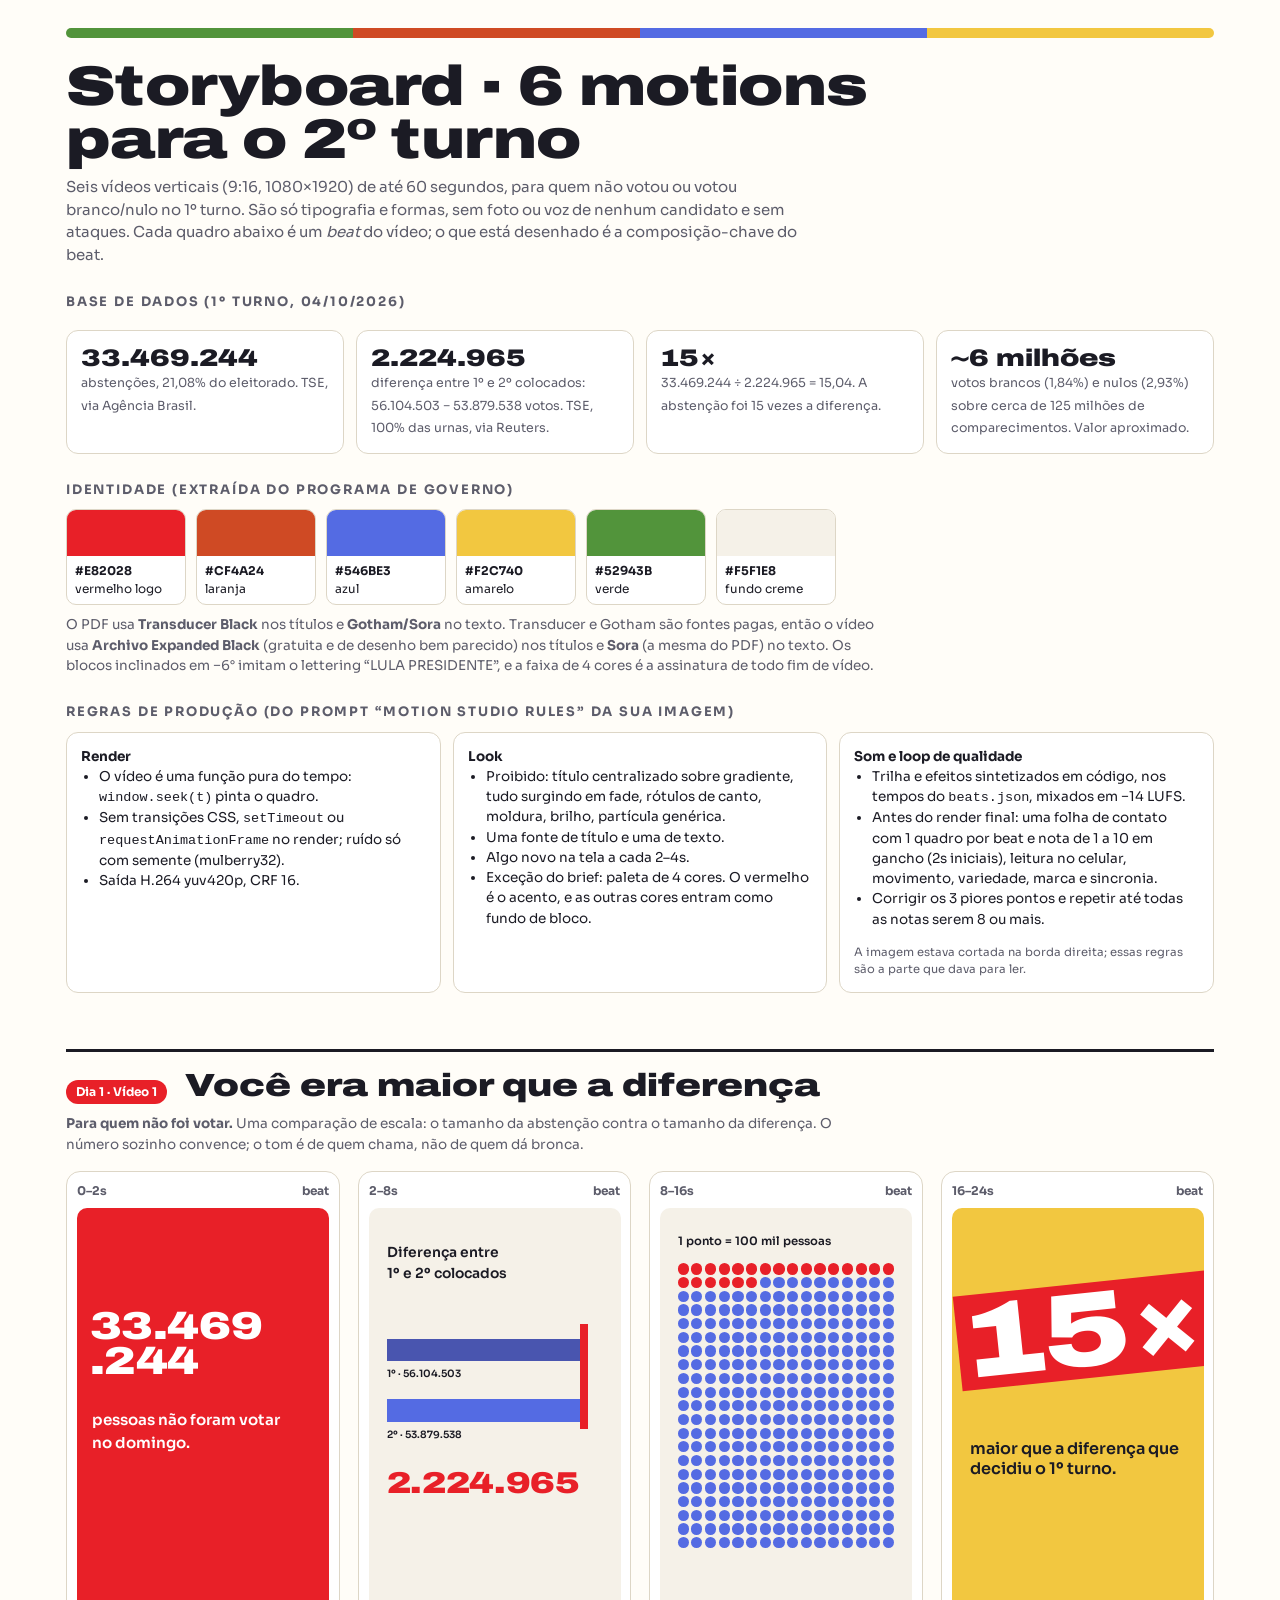
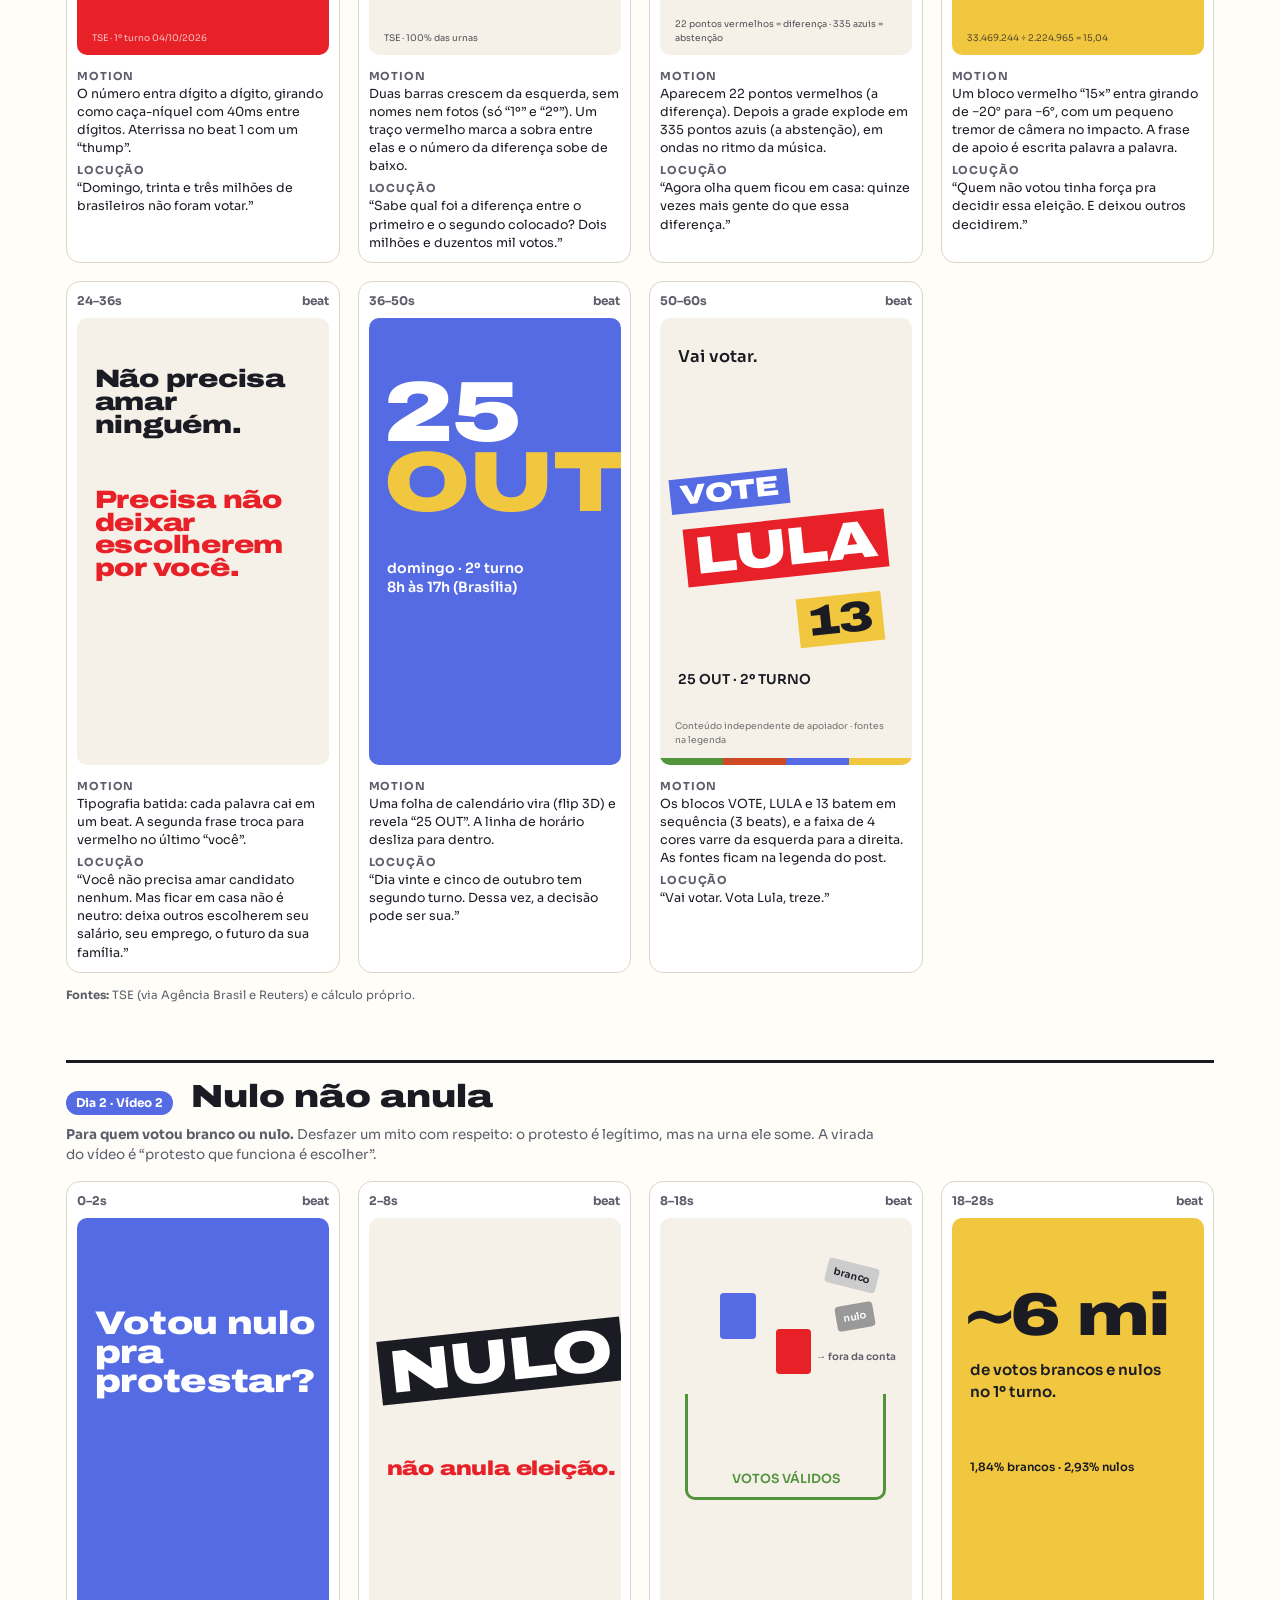
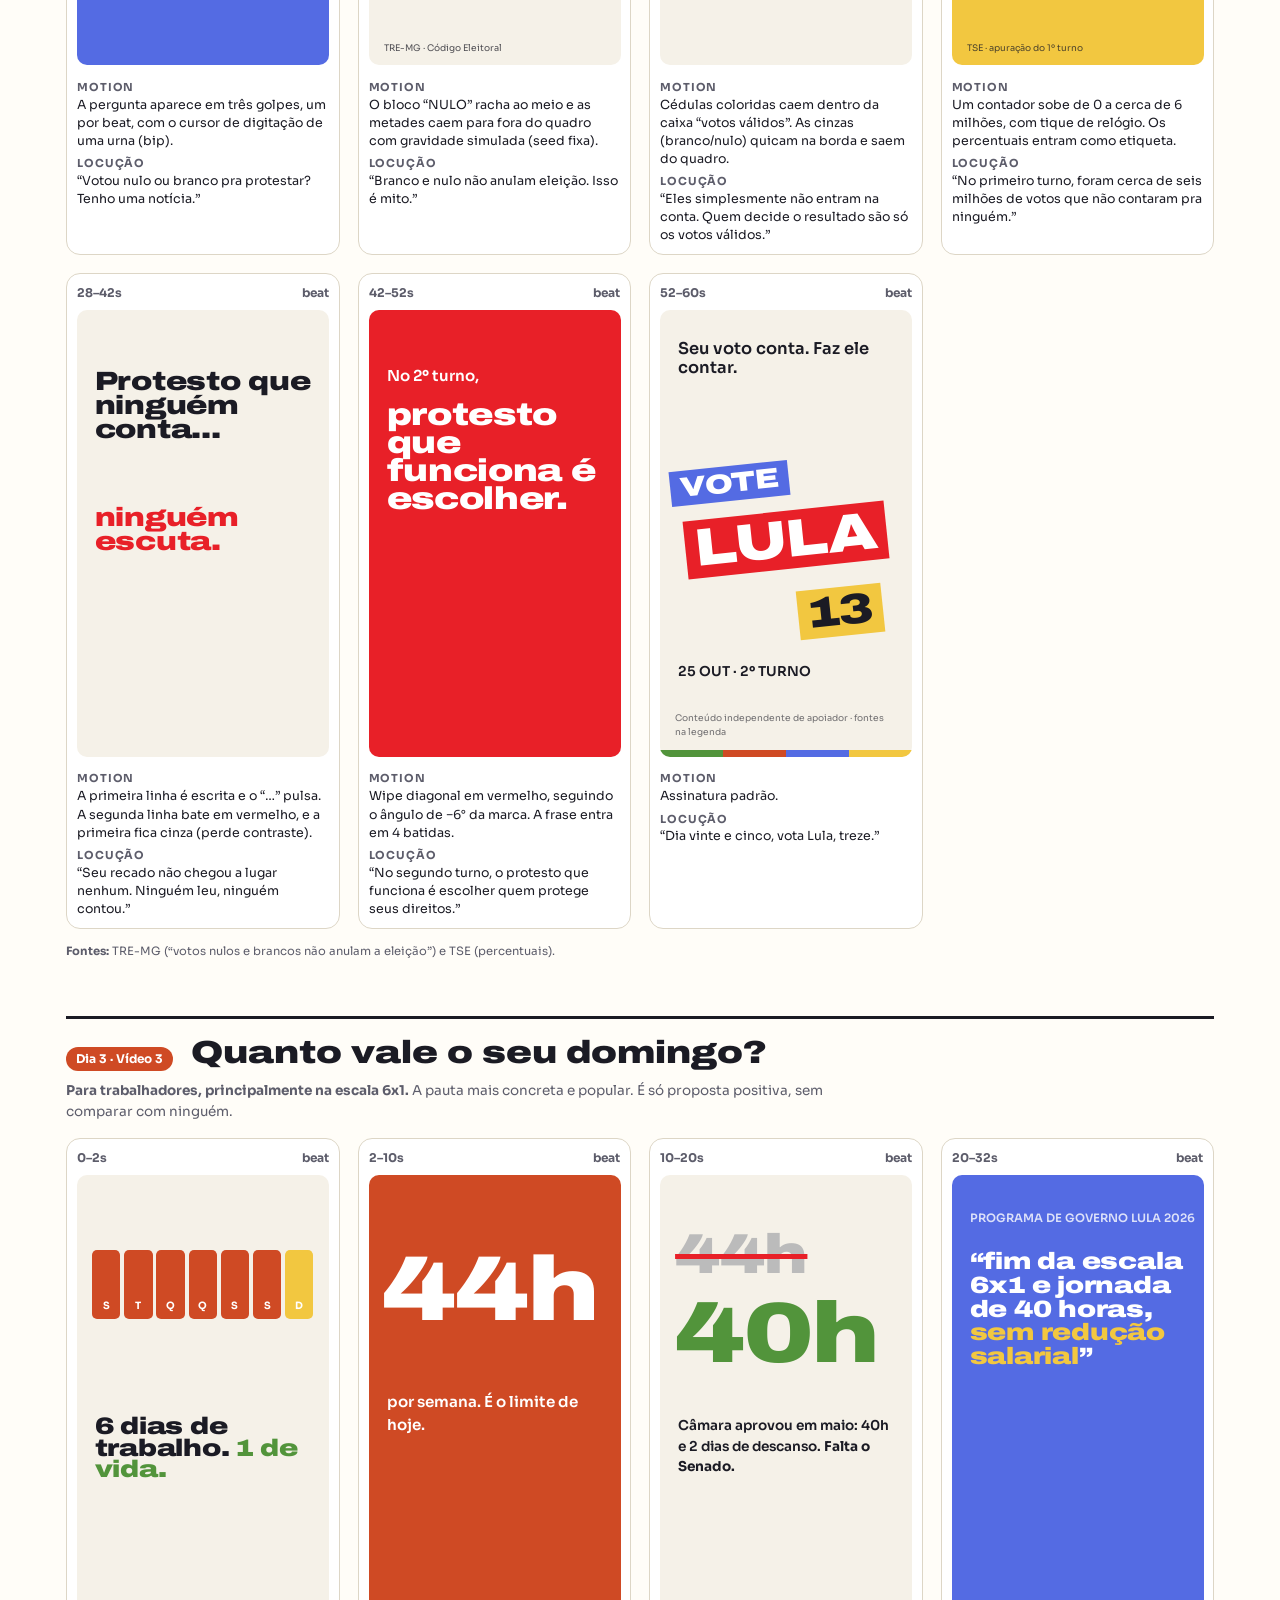
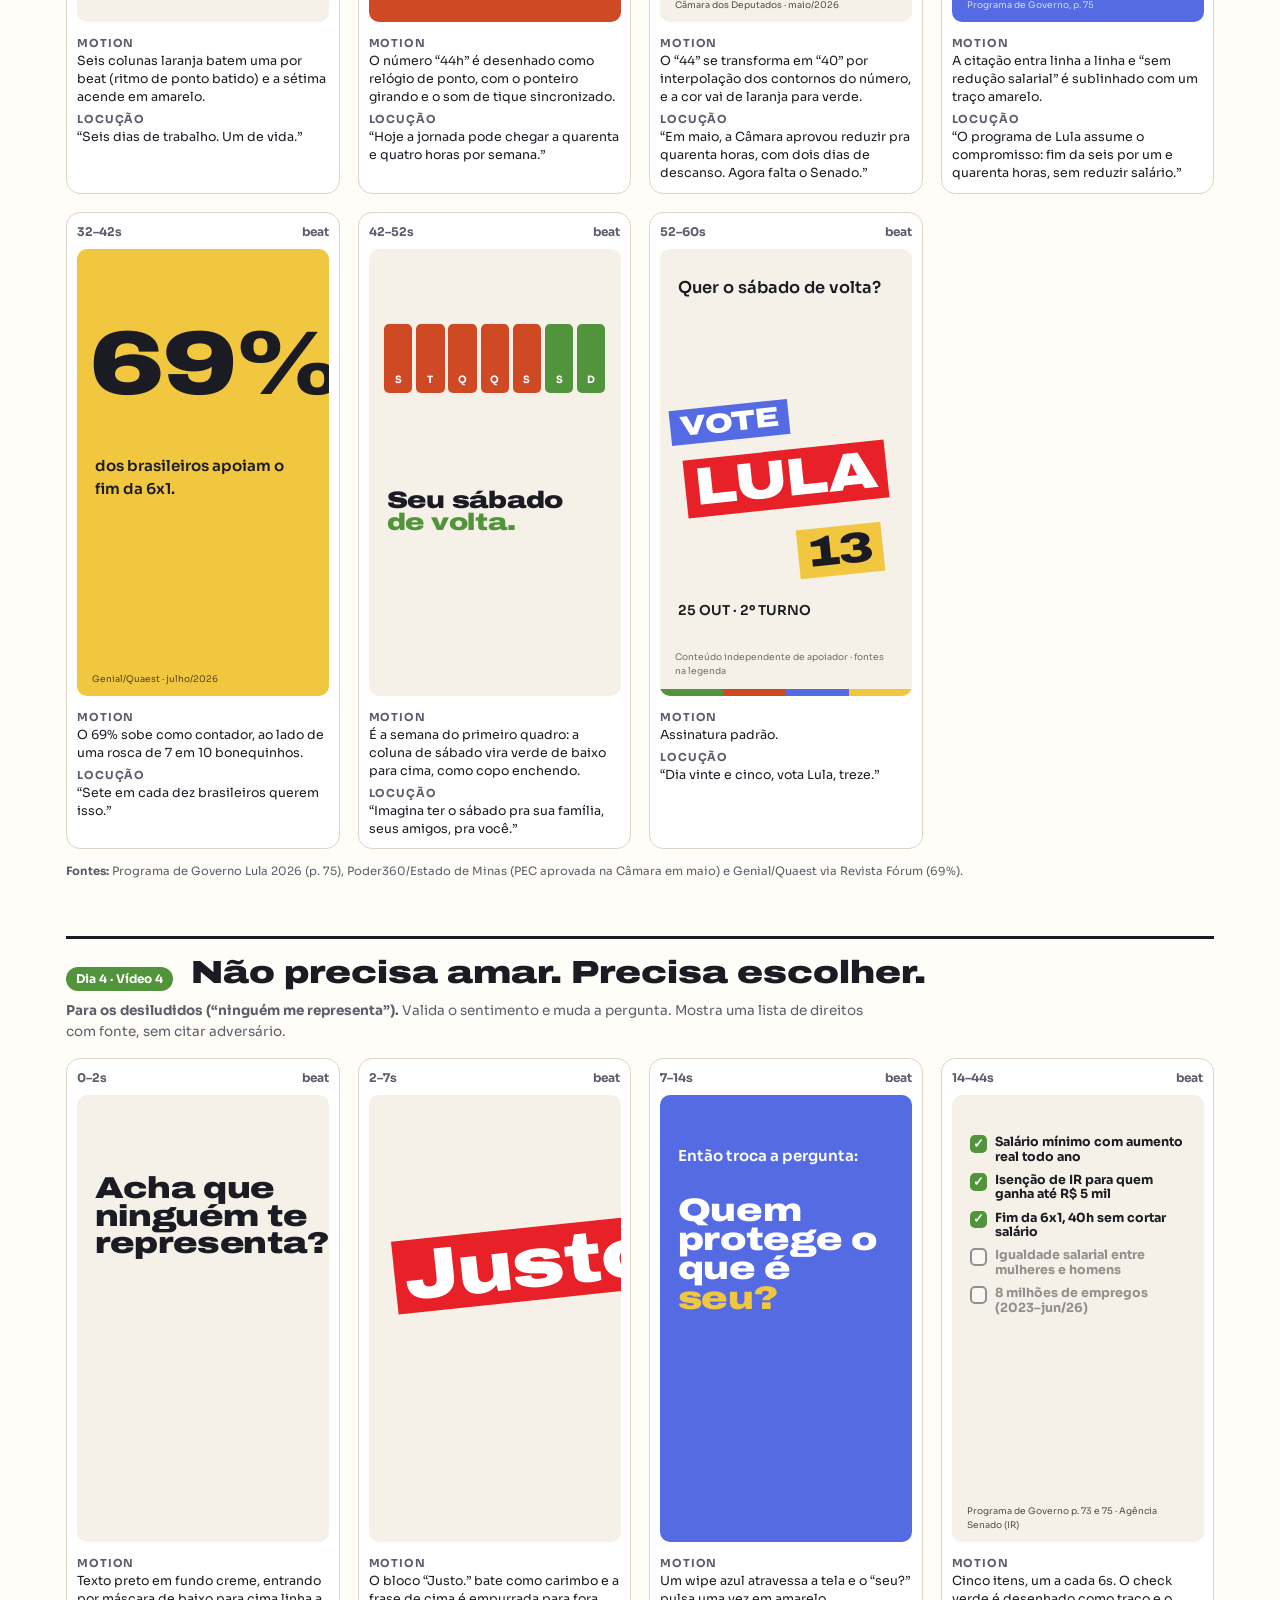
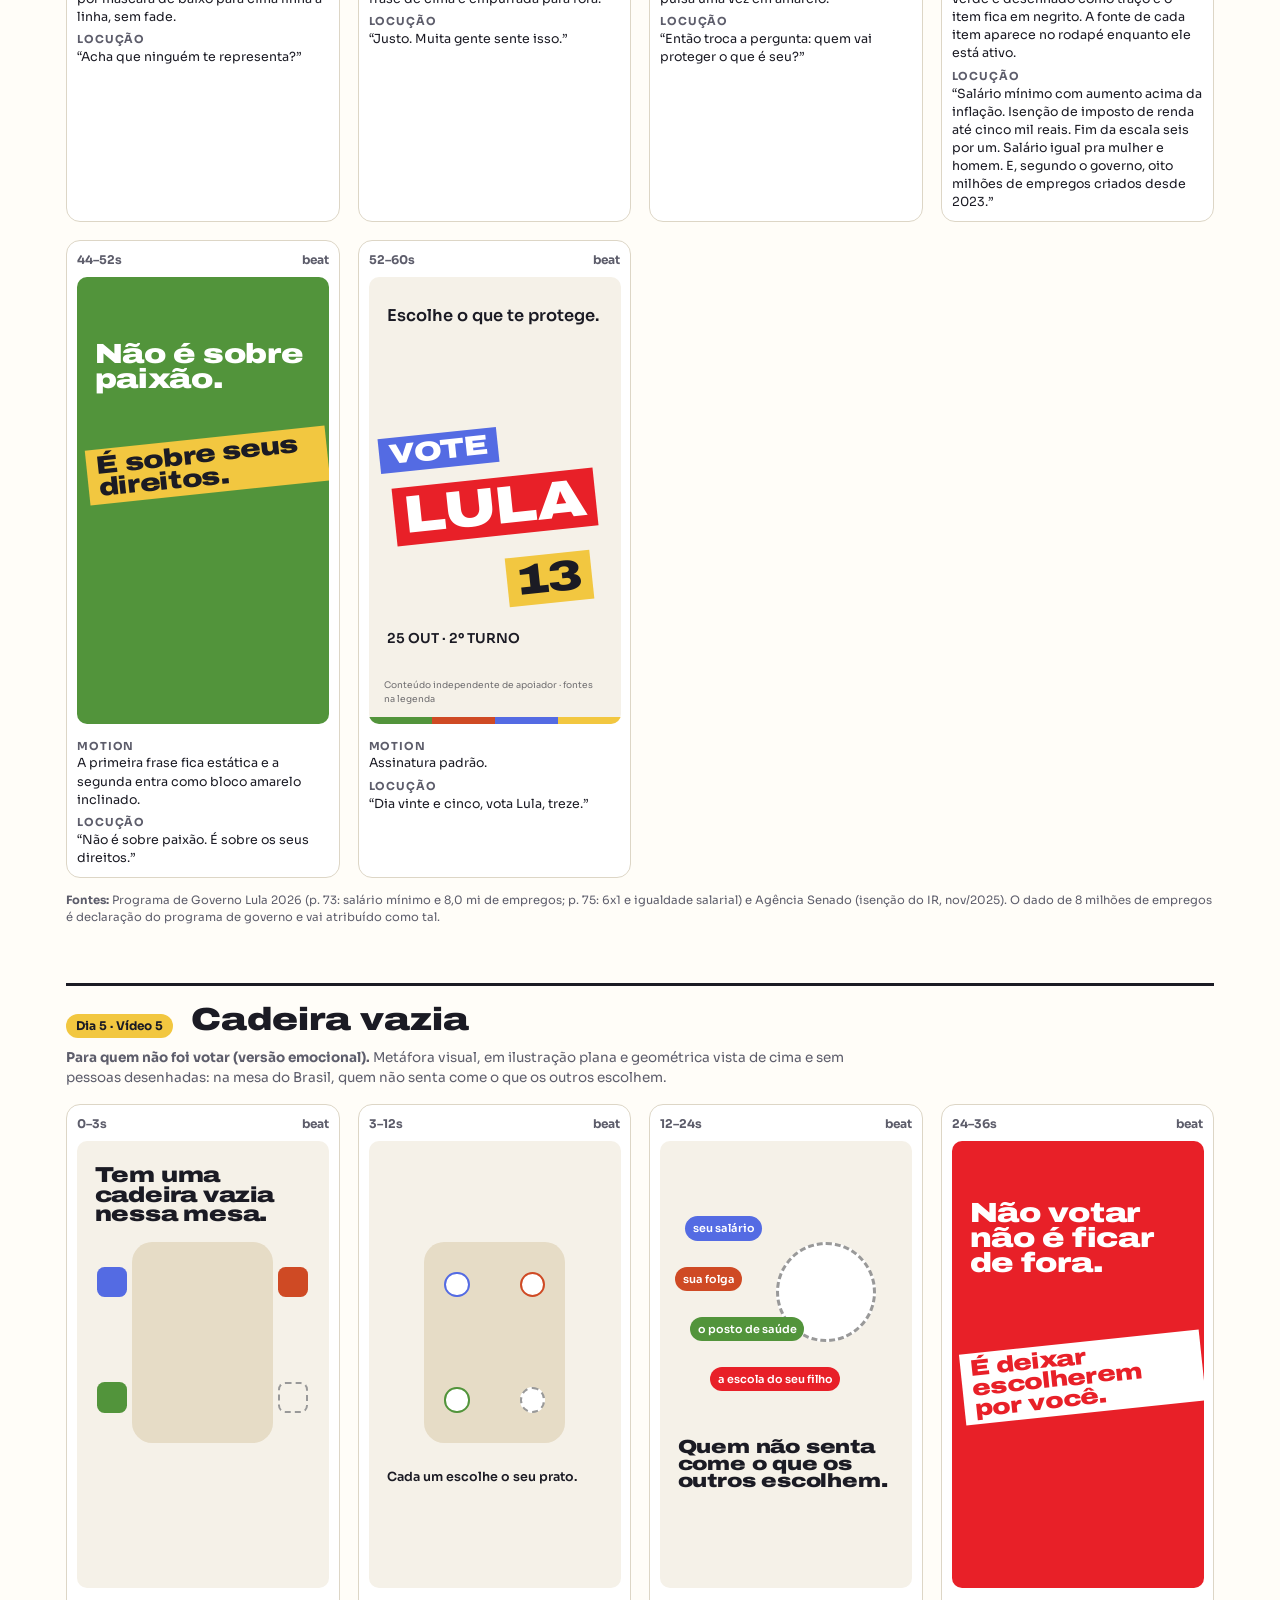
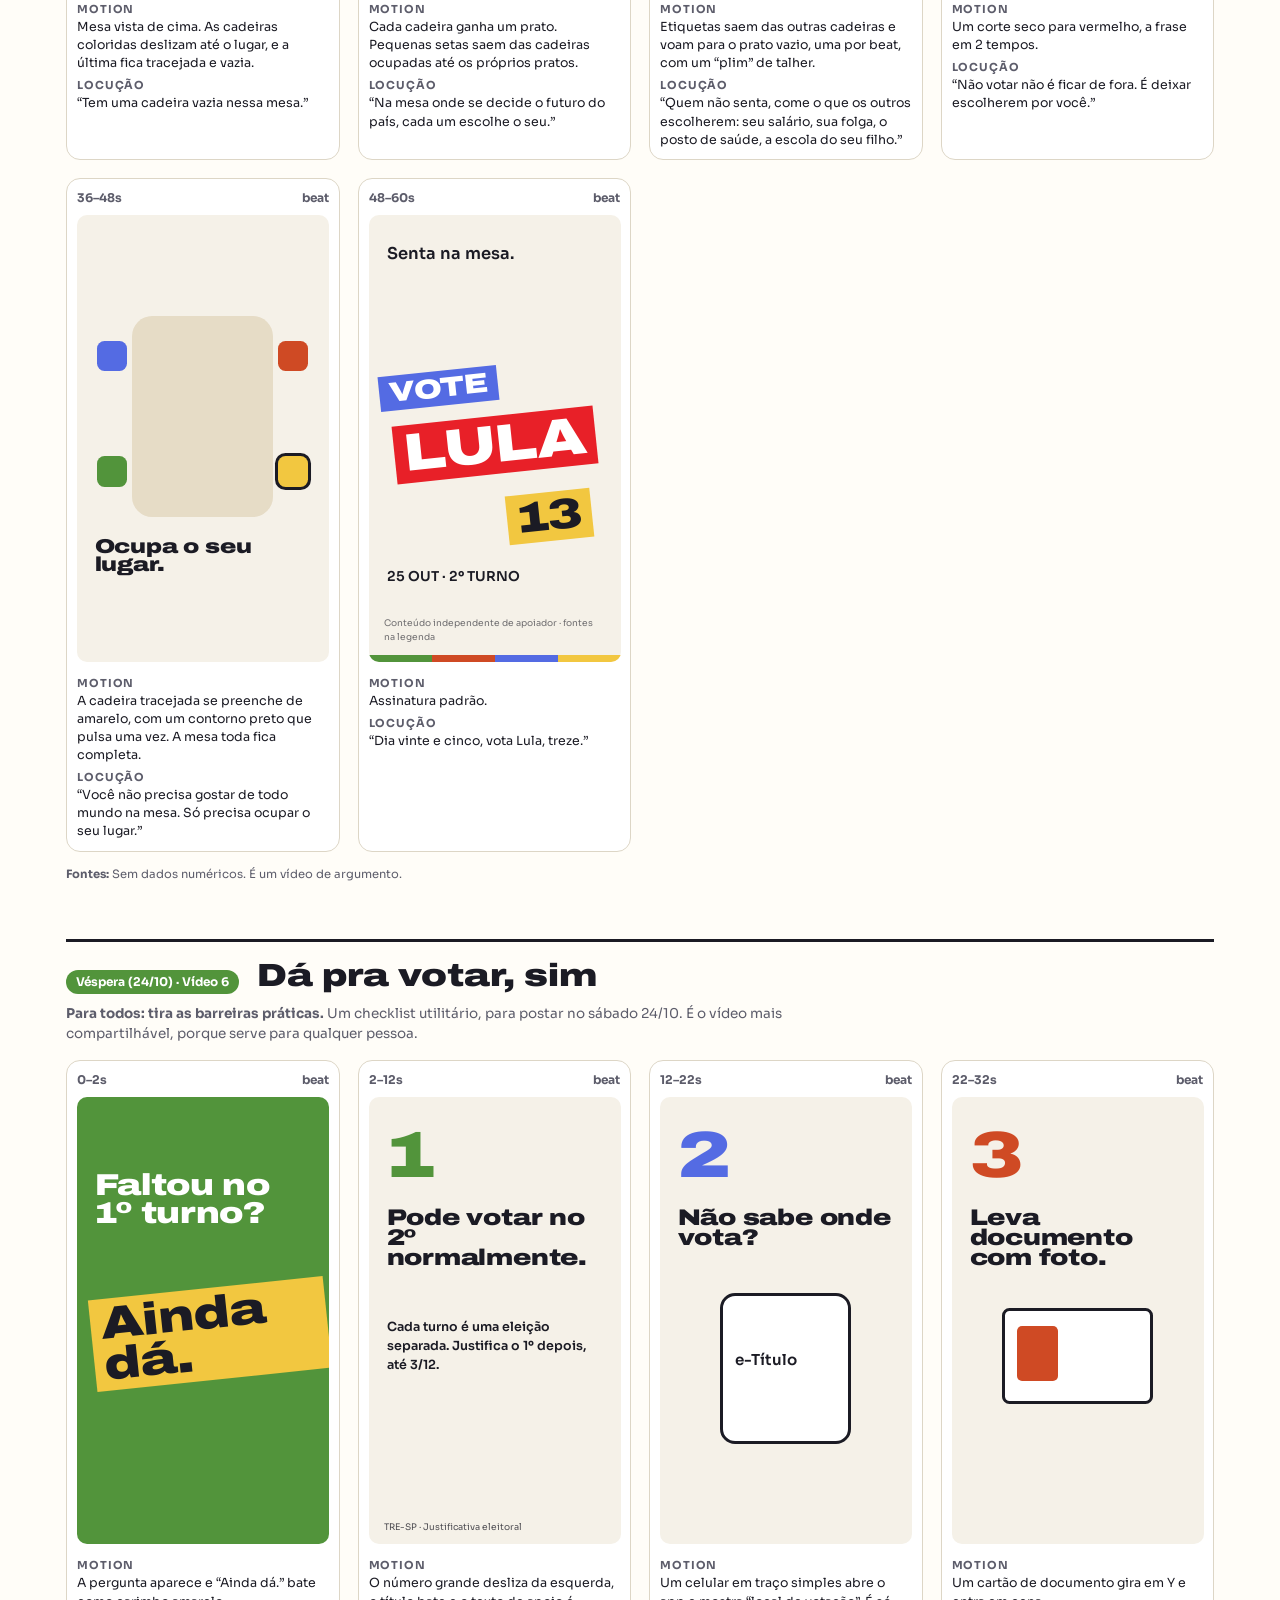
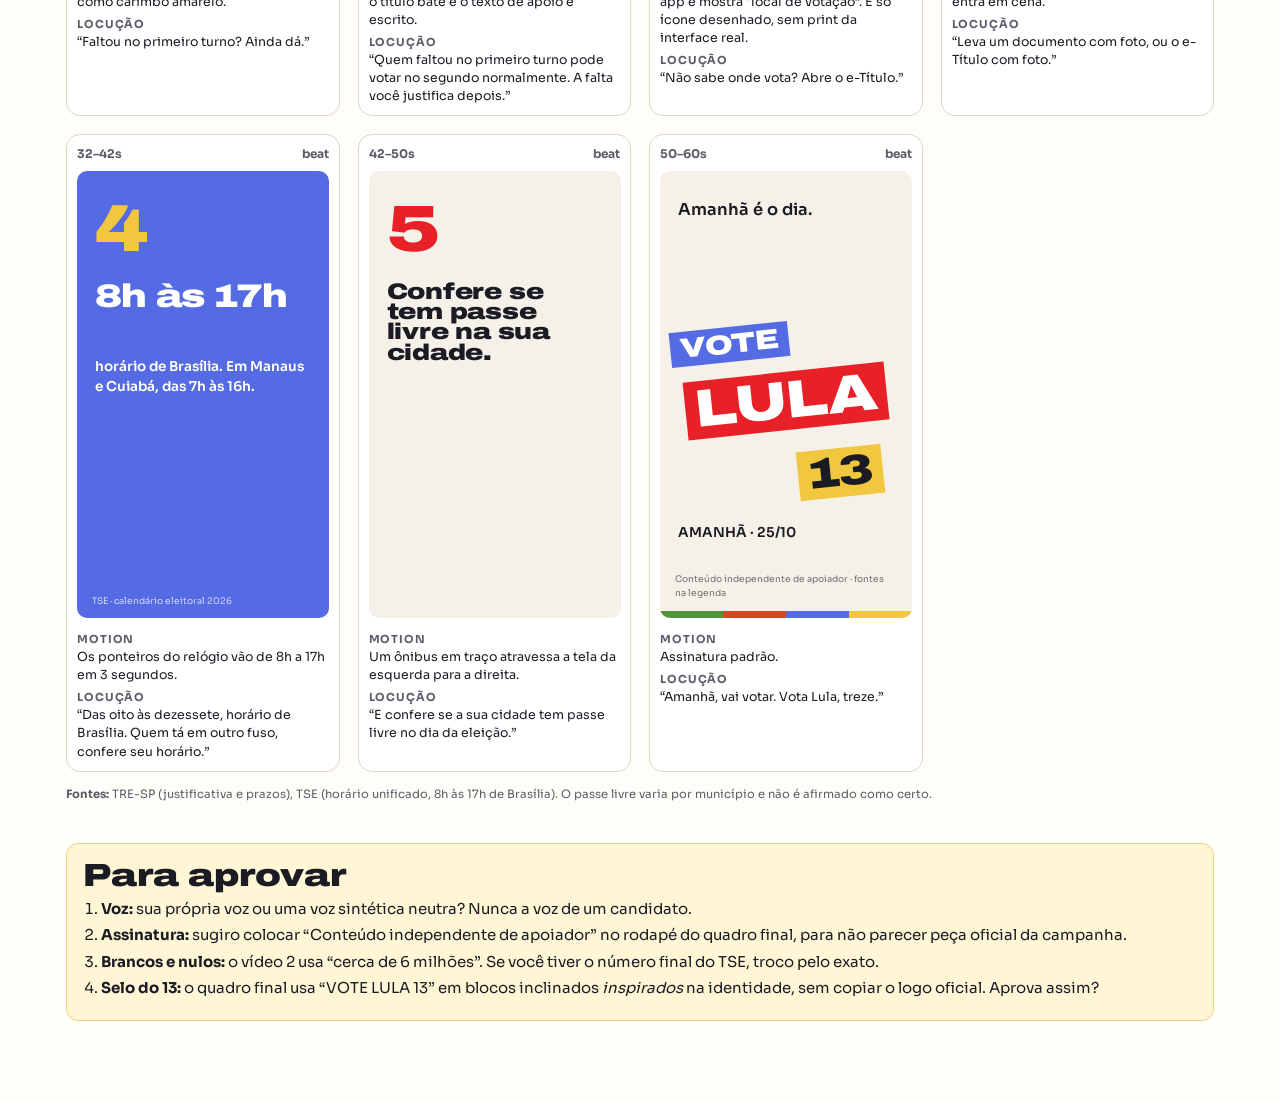
==== storyboards/storyboard-2turno.html @ 2d3be06b "Add storyboard for 2nd-round get-out-the-vote motion videos Co-Authored-By: Claude Opus 5.5 <noreply" ====
<!doctype html>
<html lang="pt-BR">
<head>
<meta charset="utf-8">
<meta name="viewport" content="width=device-width, initial-scale=1">
<title>Storyboard 2º Turno</title>
<link rel="preconnect" href="https://fonts.googleapis.com">
<link href="https://fonts.googleapis.com/css2?family=Archivo:wdth,wght@125,800;125,900&family=Sora:wght@400;600;700&display=swap" rel="stylesheet">
<style>
:root{
  --red:#E82028; --orange:#CF4A24; --blue:#546BE3; --navy:#4955AF;
  --yellow:#F2C740; --green:#52943B; --dgreen:#1C861D;
  --cream:#F5F1E8; --ink:#1B1B24; --muted:#5d5d6b; --line:#ddd6c6; --paper:#fffdf8;
}
*{box-sizing:border-box;margin:0;padding:0}
body{background:var(--paper);color:var(--ink);font-family:Sora,system-ui,sans-serif;font-size:15px;line-height:1.5}
.wrap{max-width:1180px;margin:0 auto;padding:28px 16px 80px}
.stripe{display:flex;height:10px;border-radius:6px;overflow:hidden}
.stripe i{flex:1}.stripe i:nth-child(1){background:var(--green)}.stripe i:nth-child(2){background:var(--orange)}.stripe i:nth-child(3){background:var(--blue)}.stripe i:nth-child(4){background:var(--yellow)}
h1{font-family:Archivo;font-stretch:125%;font-weight:900;font-size:clamp(30px,6vw,56px);line-height:.95;margin:22px 0 10px;letter-spacing:-.01em}
h2{font-family:Archivo;font-stretch:125%;font-weight:900;font-size:clamp(22px,4vw,32px);line-height:1;margin-bottom:6px}
h3{font-size:13px;letter-spacing:.14em;text-transform:uppercase;color:var(--muted);margin:26px 0 10px}
.lead{max-width:760px;color:var(--muted)}
.facts{display:grid;grid-template-columns:repeat(auto-fit,minmax(210px,1fr));gap:12px;margin-top:18px}
.fact{background:#fff;border:1px solid var(--line);border-radius:12px;padding:14px}
.fact b{display:block;font-family:Archivo;font-stretch:125%;font-weight:900;font-size:24px;line-height:1.1}
.fact span{font-size:12.5px;color:var(--muted)}
.sw{display:flex;flex-wrap:wrap;gap:10px}
.sw div{width:120px;border-radius:10px;overflow:hidden;border:1px solid var(--line);font-size:12px;background:#fff}
.sw div i{display:block;height:46px}
.sw div p{padding:6px 8px}
.rules{display:grid;grid-template-columns:repeat(auto-fit,minmax(280px,1fr));gap:12px}
.rules div{background:#fff;border:1px solid var(--line);border-radius:12px;padding:14px;font-size:13.5px}
.rules ul{padding-left:18px}
.video{margin-top:56px;border-top:3px solid var(--ink);padding-top:18px}
.vhead{display:flex;flex-wrap:wrap;gap:8px 18px;align-items:baseline;margin-bottom:6px}
.tag{font-size:12px;font-weight:700;padding:3px 10px;border-radius:99px;color:#fff}
.meta{color:var(--muted);font-size:13.5px;max-width:820px}
.frames{display:grid;grid-template-columns:repeat(auto-fill,minmax(230px,1fr));gap:18px;margin-top:16px}
.card{background:#fff;border:1px solid var(--line);border-radius:14px;padding:10px;display:flex;flex-direction:column;gap:8px}
.tc{font-size:12px;font-weight:700;color:var(--muted);display:flex;justify-content:space-between}
.card dl{font-size:12.5px;line-height:1.45}
.card dt{font-weight:700;font-size:11px;letter-spacing:.08em;text-transform:uppercase;color:var(--muted);margin-top:6px}
.card dd{margin:0}
.src{font-size:11.5px;color:var(--muted);margin-top:14px}
.src a{color:var(--navy)}
.todo{background:#fff6d6;border:1px solid #ecd27a;border-radius:12px;padding:16px;margin-top:40px}
.todo li{margin:4px 0 4px 18px}

/* ===== mini frame 9:16 ===== */
.f{position:relative;aspect-ratio:9/16;border-radius:10px;overflow:hidden;container-type:inline-size;background:var(--cream);color:var(--ink)}
.f .d{font-family:Archivo;font-stretch:125%;font-weight:900;line-height:.9;letter-spacing:-.01em}
.f .u{font-family:Sora;font-weight:600}
.f .abs{position:absolute}
.f .k{font-size:6cqw}
.f .s{position:absolute;left:6cqw;right:6cqw;bottom:4cqw;font-size:3.6cqw;opacity:.75;font-family:Sora}
.f .slab{display:inline-block;padding:2cqw 4cqw;transform:rotate(-6deg)}
.f .bar4{position:absolute;left:0;right:0;height:3cqw;display:flex}
.f .bar4 i{flex:1}.f .bar4 i:nth-child(1){background:var(--green)}.f .bar4 i:nth-child(2){background:var(--orange)}.f .bar4 i:nth-child(3){background:var(--blue)}.f .bar4 i:nth-child(4){background:var(--yellow)}
.bg-red{background:var(--red)!important;color:#fff!important}
.bg-blue{background:var(--blue)!important;color:#fff!important}
.bg-yellow{background:var(--yellow)!important}
.bg-green{background:var(--green)!important;color:#fff!important}
.bg-cream{background:var(--cream)!important}
.dots{display:grid;gap:1cqw}
.dots i{display:block;aspect-ratio:1;border-radius:50%}
.wk{display:grid;grid-template-columns:repeat(7,1fr);gap:1.5cqw}
.wk div{aspect-ratio:1/2.4;border-radius:2cqw;display:flex;align-items:flex-end;justify-content:center;font-family:Sora;font-weight:700;font-size:4cqw;padding-bottom:2cqw;color:#fff}
.chk{display:flex;gap:3cqw;align-items:flex-start;font-family:Sora;font-weight:700;font-size:5cqw;line-height:1.15;margin-bottom:3.5cqw}
.chk b{flex:none;width:7cqw;height:7cqw;border-radius:2cqw;background:var(--green);color:#fff;display:grid;place-items:center;font-size:5cqw}
.chk.off b{background:#fff;border:.8cqw solid var(--ink)}
.chk.off{opacity:.45}
</style>
</head>
<body>
<div class="wrap">
  <div class="stripe"><i></i><i></i><i></i><i></i></div>
  <h1>Storyboard · 6 motions<br>para o 2º turno</h1>
  <p class="lead">Seis vídeos verticais (9:16, 1080×1920) de até 60 segundos, para quem não votou ou votou branco/nulo no 1º turno. São só tipografia e formas, sem foto ou voz de nenhum candidato e sem ataques. Cada quadro abaixo é um <i>beat</i> do vídeo; o que está desenhado é a composição-chave do beat.</p>

  <h3>Base de dados (1º turno, 04/10/2026)</h3>
  <div class="facts">
    <div class="fact"><b>33.469.244</b><span>abstenções, 21,08% do eleitorado. TSE, via Agência Brasil.</span></div>
    <div class="fact"><b>2.224.965</b><span>diferença entre 1º e 2º colocados: 56.104.503 − 53.879.538 votos. TSE, 100% das urnas, via Reuters.</span></div>
    <div class="fact"><b>15×</b><span>33.469.244 ÷ 2.224.965 = 15,04. A abstenção foi 15 vezes a diferença.</span></div>
    <div class="fact"><b>~6 milhões</b><span>votos brancos (1,84%) e nulos (2,93%) sobre cerca de 125 milhões de comparecimentos. Valor aproximado.</span></div>
  </div>

  <h3>Identidade (extraída do Programa de Governo)</h3>
  <div class="sw">
    <div><i style="background:#E82028"></i><p><b>#E82028</b><br>vermelho logo</p></div>
    <div><i style="background:#CF4A24"></i><p><b>#CF4A24</b><br>laranja</p></div>
    <div><i style="background:#546BE3"></i><p><b>#546BE3</b><br>azul</p></div>
    <div><i style="background:#F2C740"></i><p><b>#F2C740</b><br>amarelo</p></div>
    <div><i style="background:#52943B"></i><p><b>#52943B</b><br>verde</p></div>
    <div><i style="background:#F5F1E8"></i><p><b>#F5F1E8</b><br>fundo creme</p></div>
  </div>
  <p class="meta" style="margin-top:10px">O PDF usa <b>Transducer Black</b> nos títulos e <b>Gotham/Sora</b> no texto. Transducer e Gotham são fontes pagas, então o vídeo usa <b>Archivo Expanded Black</b> (gratuita e de desenho bem parecido) nos títulos e <b>Sora</b> (a mesma do PDF) no texto. Os blocos inclinados em −6° imitam o lettering “LULA PRESIDENTE”, e a faixa de 4 cores é a assinatura de todo fim de vídeo.</p>

  <h3>Regras de produção (do prompt “Motion studio rules” da sua imagem)</h3>
  <div class="rules">
    <div><b>Render</b><ul><li>O vídeo é uma função pura do tempo: <code>window.seek(t)</code> pinta o quadro.</li><li>Sem transições CSS, <code>setTimeout</code> ou <code>requestAnimationFrame</code> no render; ruído só com semente (mulberry32).</li><li>Saída H.264 yuv420p, CRF 16.</li></ul></div>
    <div><b>Look</b><ul><li>Proibido: título centralizado sobre gradiente, tudo surgindo em fade, rótulos de canto, moldura, brilho, partícula genérica.</li><li>Uma fonte de título e uma de texto.</li><li>Algo novo na tela a cada 2–4s.</li><li>Exceção do brief: paleta de 4 cores. O vermelho é o acento, e as outras cores entram como fundo de bloco.</li></ul></div>
    <div><b>Som e loop de qualidade</b><ul><li>Trilha e efeitos sintetizados em código, nos tempos do <code>beats.json</code>, mixados em −14 LUFS.</li><li>Antes do render final: uma folha de contato com 1 quadro por beat e nota de 1 a 10 em gancho (2s iniciais), leitura no celular, movimento, variedade, marca e sincronia.</li><li>Corrigir os 3 piores pontos e repetir até todas as notas serem 8 ou mais.</li></ul><p class="src">A imagem estava cortada na borda direita; essas regras são a parte que dava para ler.</p></div>
  </div>

  <div id="videos"></div>

  <div class="todo">
    <h2>Para aprovar</h2>
    <ol>
      <li><b>Voz:</b> sua própria voz ou uma voz sintética neutra? Nunca a voz de um candidato.</li>
      <li><b>Assinatura:</b> sugiro colocar “Conteúdo independente de apoiador” no rodapé do quadro final, para não parecer peça oficial da campanha.</li>
      <li><b>Brancos e nulos:</b> o vídeo 2 usa “cerca de 6 milhões”. Se você tiver o número final do TSE, troco pelo exato.</li>
      <li><b>Selo do 13:</b> o quadro final usa “VOTE LULA 13” em blocos inclinados <i>inspirados</i> na identidade, sem copiar o logo oficial. Aprova assim?</li>
    </ol>
  </div>
</div>

<script>
const B4 = (pos='bottom:0') => `<div class="bar4" style="${pos}"><i></i><i></i><i></i><i></i></div>`;
const CTA = (top, date='25 OUT · 2º TURNO') => `
  <div class="abs u k" style="left:7cqw;top:12cqw;width:86cqw;font-size:6.5cqw;line-height:1.15">${top}</div>
  <div class="abs" style="left:4cqw;top:62cqw"><span class="d slab" style="background:var(--blue);color:#fff;font-size:11cqw">VOTE</span></div>
  <div class="abs" style="left:10cqw;top:80cqw"><span class="d slab" style="background:var(--red);color:#fff;font-size:21cqw">LULA</span></div>
  <div class="abs" style="left:55cqw;top:110cqw"><span class="d slab" style="background:var(--yellow);color:var(--ink);font-size:17cqw">13</span></div>
  <div class="abs u" style="left:7cqw;top:140cqw;font-size:5.4cqw">${date}</div>
  <div class="s" style="bottom:7cqw;opacity:.6">Conteúdo independente de apoiador · fontes na legenda</div>
  ${B4('bottom:0')}`;
const dots = (n, cols, color, extra='') => `<div class="dots" style="grid-template-columns:repeat(${cols},1fr)">${Array.from({length:n},(_,i)=>`<i style="background:${typeof color==='function'?color(i):color}"></i>`).join('')}</div>${extra}`;
const week = (cells) => `<div class="wk">${cells.map(([l,c])=>`<div style="background:${c}">${l}</div>`).join('')}</div>`;

const V = [
{n:1, day:'Dia 1', color:'var(--red)', title:'Você era maior que a diferença', who:'Para quem não foi votar',
 idea:'Uma comparação de escala: o tamanho da abstenção contra o tamanho da diferença. O número sozinho convence; o tom é de quem chama, não de quem dá bronca.',
 frames:[
 {t:'0–2s', cls:'bg-red', v:`<div class="abs d" style="left:5cqw;top:40cqw;font-size:15.5cqw">33.469<br>.244</div><div class="abs u" style="left:6cqw;top:80cqw;font-size:6cqw;width:80cqw">pessoas não foram votar no domingo.</div><div class="s">TSE · 1º turno 04/10/2026</div>`,
  tela:'O número entra dígito a dígito, girando como caça-níquel com 40ms entre dígitos. Aterrissa no beat 1 com um “thump”.', vo:'“Domingo, trinta e três milhões de brasileiros não foram votar.”'},
 {t:'2–8s', cls:'bg-cream', v:`<div class="abs u" style="left:7cqw;top:14cqw;font-size:5.5cqw">Diferença entre<br>1º e 2º colocados</div>
   <div class="abs" style="left:7cqw;top:52cqw;width:80cqw;height:9cqw;background:var(--navy)"></div><div class="abs u" style="left:7cqw;top:63cqw;font-size:4cqw">1º · 56.104.503</div>
   <div class="abs" style="left:7cqw;top:76cqw;width:76.8cqw;height:9cqw;background:var(--blue)"></div><div class="abs u" style="left:7cqw;top:87cqw;font-size:4cqw">2º · 53.879.538</div>
   <div class="abs" style="left:83.8cqw;top:46cqw;width:3.2cqw;height:42cqw;background:var(--red)"></div>
   <div class="abs d" style="left:7cqw;top:104cqw;font-size:12cqw;color:var(--red)">2.224.965</div><div class="s">TSE · 100% das urnas</div>`,
  tela:'Duas barras crescem da esquerda, sem nomes nem fotos (só “1º” e “2º”). Um traço vermelho marca a sobra entre elas e o número da diferença sobe de baixo.', vo:'“Sabe qual foi a diferença entre o primeiro e o segundo colocado? Dois milhões e duzentos mil votos.”'},
 {t:'8–16s', cls:'bg-cream', v:`<div class="abs u" style="left:7cqw;top:10cqw;font-size:4.6cqw">1 ponto = 100 mil pessoas</div><div class="abs" style="left:7cqw;right:7cqw;top:22cqw">${dots(336,16,i=>i<22?'var(--red)':'var(--blue)')}</div><div class="s">22 pontos vermelhos = diferença · 335 azuis = abstenção</div>`,
  tela:'Aparecem 22 pontos vermelhos (a diferença). Depois a grade explode em 335 pontos azuis (a abstenção), em ondas no ritmo da música.', vo:'“Agora olha quem ficou em casa: quinze vezes mais gente do que essa diferença.”'},
 {t:'16–24s', cls:'bg-yellow', v:`<div class="abs" style="left:2cqw;top:30cqw"><span class="d slab" style="background:var(--red);color:#fff;font-size:42cqw;padding:0 4cqw">15×</span></div><div class="abs u" style="left:7cqw;top:92cqw;font-size:6.4cqw;width:84cqw;line-height:1.2">maior que a diferença que decidiu o 1º turno.</div><div class="s">33.469.244 ÷ 2.224.965 = 15,04</div>`,
  tela:'Um bloco vermelho “15×” entra girando de −20° para −6°, com um pequeno tremor de câmera no impacto. A frase de apoio é escrita palavra a palavra.', vo:'“Quem não votou tinha força pra decidir essa eleição. E deixou outros decidirem.”'},
 {t:'24–36s', cls:'bg-cream', v:`<div class="abs d" style="left:7cqw;top:20cqw;font-size:10cqw;width:88cqw">Não precisa amar ninguém.</div><div class="abs d" style="left:7cqw;top:68cqw;font-size:10cqw;width:88cqw;color:var(--red)">Precisa não deixar escolherem por você.</div>`,
  tela:'Tipografia batida: cada palavra cai em um beat. A segunda frase troca para vermelho no último “você”.', vo:'“Você não precisa amar candidato nenhum. Mas ficar em casa não é neutro: deixa outros escolherem seu salário, seu emprego, o futuro da sua família.”'},
 {t:'36–50s', cls:'bg-blue', v:`<div class="abs d" style="left:6cqw;top:24cqw;font-size:34cqw;line-height:.82">25<br><span style="color:var(--yellow)">OUT</span></div><div class="abs u" style="left:7cqw;top:96cqw;font-size:5.6cqw;line-height:1.3">domingo · 2º turno<br>8h às 17h (Brasília)</div>`,
  tela:'Uma folha de calendário vira (flip 3D) e revela “25 OUT”. A linha de horário desliza para dentro.', vo:'“Dia vinte e cinco de outubro tem segundo turno. Dessa vez, a decisão pode ser sua.”'},
 {t:'50–60s', cls:'bg-cream', v:CTA('Vai votar.'),
  tela:'Os blocos VOTE, LULA e 13 batem em sequência (3 beats), e a faixa de 4 cores varre da esquerda para a direita. As fontes ficam na legenda do post.', vo:'“Vai votar. Vota Lula, treze.”'}
 ],
 src:'TSE (via Agência Brasil e Reuters) e cálculo próprio.'},

{n:2, day:'Dia 2', color:'var(--blue)', title:'Nulo não anula', who:'Para quem votou branco ou nulo',
 idea:'Desfazer um mito com respeito: o protesto é legítimo, mas na urna ele some. A virada do vídeo é “protesto que funciona é escolher”.',
 frames:[
 {t:'0–2s', cls:'bg-blue', v:`<div class="abs d" style="left:7cqw;top:36cqw;font-size:13cqw;width:88cqw">Votou nulo pra protestar?</div>`,
  tela:'A pergunta aparece em três golpes, um por beat, com o cursor de digitação de uma urna (bip).', vo:'“Votou nulo ou branco pra protestar? Tenho uma notícia.”'},
 {t:'2–8s', cls:'bg-cream', v:`<div class="abs" style="left:4cqw;top:44cqw"><span class="d slab" style="background:var(--ink);color:#fff;font-size:24cqw">NULO</span></div><div class="abs d" style="left:7cqw;top:96cqw;font-size:8cqw;color:var(--red)">não anula eleição.</div><div class="s">TRE-MG · Código Eleitoral</div>`,
  tela:'O bloco “NULO” racha ao meio e as metades caem para fora do quadro com gravidade simulada (seed fixa).', vo:'“Branco e nulo não anulam eleição. Isso é mito.”'},
 {t:'8–18s', cls:'bg-cream', v:`<div class="abs" style="left:10cqw;right:10cqw;top:70cqw;height:42cqw;border:1.4cqw solid var(--green);border-top:none;border-radius:0 0 4cqw 4cqw"></div><div class="abs u" style="left:10cqw;right:10cqw;top:100cqw;text-align:center;font-size:5cqw;color:var(--green)">VOTOS VÁLIDOS</div>
   <div class="abs" style="left:24cqw;top:30cqw;width:14cqw;height:18cqw;background:var(--blue);border-radius:1.5cqw"></div><div class="abs" style="left:46cqw;top:44cqw;width:14cqw;height:18cqw;background:var(--red);border-radius:1.5cqw"></div>
   <div class="abs u" style="left:66cqw;top:18cqw;padding:2cqw 3cqw;background:#ccc;border-radius:1.5cqw;font-size:4cqw;transform:rotate(14deg)">branco</div><div class="abs u" style="left:70cqw;top:34cqw;padding:2cqw 3cqw;background:#999;color:#fff;border-radius:1.5cqw;font-size:4cqw;transform:rotate(-10deg)">nulo</div>
   <div class="abs u" style="left:62cqw;top:52cqw;font-size:4cqw;color:var(--muted)">→ fora da conta</div>`,
  tela:'Cédulas coloridas caem dentro da caixa “votos válidos”. As cinzas (branco/nulo) quicam na borda e saem do quadro.', vo:'“Eles simplesmente não entram na conta. Quem decide o resultado são só os votos válidos.”'},
 {t:'18–28s', cls:'bg-yellow', v:`<div class="abs d" style="left:6cqw;top:28cqw;font-size:24cqw;white-space:nowrap">~6 mi</div><div class="abs u" style="left:7cqw;top:56cqw;font-size:6cqw;width:84cqw">de votos brancos e nulos no 1º turno.</div><div class="abs u" style="left:7cqw;top:96cqw;font-size:4.6cqw">1,84% brancos · 2,93% nulos</div><div class="s">TSE · apuração do 1º turno</div>`,
  tela:'Um contador sobe de 0 a cerca de 6 milhões, com tique de relógio. Os percentuais entram como etiqueta.', vo:'“No primeiro turno, foram cerca de seis milhões de votos que não contaram pra ninguém.”'},
 {t:'28–42s', cls:'bg-cream', v:`<div class="abs d" style="left:7cqw;top:24cqw;font-size:10.5cqw;width:86cqw">Protesto que ninguém conta…</div><div class="abs d" style="left:7cqw;top:78cqw;font-size:10.5cqw;width:86cqw;color:var(--red)">ninguém escuta.</div>`,
  tela:'A primeira linha é escrita e o “…” pulsa. A segunda linha bate em vermelho, e a primeira fica cinza (perde contraste).', vo:'“Seu recado não chegou a lugar nenhum. Ninguém leu, ninguém contou.”'},
 {t:'42–52s', cls:'bg-red', v:`<div class="abs u" style="left:7cqw;top:22cqw;font-size:6cqw">No 2º turno,</div><div class="abs d" style="left:7cqw;top:36cqw;font-size:12.5cqw;width:88cqw">protesto que funciona é escolher.</div>`,
  tela:'Wipe diagonal em vermelho, seguindo o ângulo de −6° da marca. A frase entra em 4 batidas.', vo:'“No segundo turno, o protesto que funciona é escolher quem protege seus direitos.”'},
 {t:'52–60s', cls:'bg-cream', v:CTA('Seu voto conta. Faz ele contar.'), tela:'Assinatura padrão.', vo:'“Dia vinte e cinco, vota Lula, treze.”'}
 ],
 src:'TRE-MG (“votos nulos e brancos não anulam a eleição”) e TSE (percentuais).'},

{n:3, day:'Dia 3', color:'var(--orange)', title:'Quanto vale o seu domingo?', who:'Para trabalhadores, principalmente na escala 6x1',
 idea:'A pauta mais concreta e popular. É só proposta positiva, sem comparar com ninguém.',
 frames:[
 {t:'0–2s', cls:'bg-cream', v:`<div class="abs" style="left:6cqw;right:6cqw;top:30cqw">${week([['S','var(--orange)'],['T','var(--orange)'],['Q','var(--orange)'],['Q','var(--orange)'],['S','var(--orange)'],['S','var(--orange)'],['D','var(--yellow)']])}</div><div class="abs d" style="left:7cqw;top:96cqw;font-size:9.5cqw;width:86cqw">6 dias de trabalho. <span style="color:var(--green)">1 de vida.</span></div>`,
  tela:'Seis colunas laranja batem uma por beat (ritmo de ponto batido) e a sétima acende em amarelo.', vo:'“Seis dias de trabalho. Um de vida.”'},
 {t:'2–10s', cls:'bg-orange', v:`<div class="abs d" style="left:5cqw;top:30cqw;font-size:36cqw;color:#fff">44h</div><div class="abs u" style="left:7cqw;top:86cqw;font-size:6cqw;color:#fff;width:84cqw">por semana. É o limite de hoje.</div>`,
  tela:'O número “44h” é desenhado como relógio de ponto, com o ponteiro girando e o som de tique sincronizado.', vo:'“Hoje a jornada pode chegar a quarenta e quatro horas por semana.”'},
 {t:'10–20s', cls:'bg-cream', v:`<div class="abs d" style="left:6cqw;top:22cqw;font-size:22cqw;color:#bbb;text-decoration:line-through;text-decoration-color:var(--red)">44h</div><div class="abs d" style="left:6cqw;top:48cqw;font-size:34cqw;color:var(--green)">40h</div><div class="abs u" style="left:7cqw;top:96cqw;font-size:5.4cqw;width:84cqw">Câmara aprovou em maio: 40h e 2 dias de descanso. <b>Falta o Senado.</b></div><div class="s">Câmara dos Deputados · maio/2026</div>`,
  tela:'O “44” se transforma em “40” por interpolação dos contornos do número, e a cor vai de laranja para verde.', vo:'“Em maio, a Câmara aprovou reduzir pra quarenta horas, com dois dias de descanso. Agora falta o Senado.”'},
 {t:'20–32s', cls:'bg-blue', v:`<div class="abs u" style="left:7cqw;top:14cqw;font-size:4.6cqw;opacity:.8">PROGRAMA DE GOVERNO LULA 2026</div><div class="abs d" style="left:7cqw;top:30cqw;font-size:9.4cqw;width:86cqw;line-height:1">“fim da escala 6x1 e jornada de 40 horas, <span style="color:var(--yellow)">sem redução salarial</span>”</div><div class="s">Programa de Governo, p. 75</div>`,
  tela:'A citação entra linha a linha e “sem redução salarial” é sublinhado com um traço amarelo.', vo:'“O programa de Lula assume o compromisso: fim da seis por um e quarenta horas, sem reduzir salário.”'},
 {t:'32–42s', cls:'bg-yellow', v:`<div class="abs d" style="left:5cqw;top:30cqw;font-size:36cqw">69%</div><div class="abs u" style="left:7cqw;top:82cqw;font-size:6cqw;width:84cqw">dos brasileiros apoiam o fim da 6x1.</div><div class="s">Genial/Quaest · julho/2026</div>`,
  tela:'O 69% sobe como contador, ao lado de uma rosca de 7 em 10 bonequinhos.', vo:'“Sete em cada dez brasileiros querem isso.”'},
 {t:'42–52s', cls:'bg-cream', v:`<div class="abs" style="left:6cqw;right:6cqw;top:30cqw">${week([['S','var(--orange)'],['T','var(--orange)'],['Q','var(--orange)'],['Q','var(--orange)'],['S','var(--orange)'],['S','var(--green)'],['D','var(--green)']])}</div><div class="abs d" style="left:7cqw;top:96cqw;font-size:9.5cqw;width:86cqw">Seu sábado <span style="color:var(--green)">de volta.</span></div>`,
  tela:'É a semana do primeiro quadro: a coluna de sábado vira verde de baixo para cima, como copo enchendo.', vo:'“Imagina ter o sábado pra sua família, seus amigos, pra você.”'},
 {t:'52–60s', cls:'bg-cream', v:CTA('Quer o sábado de volta?'), tela:'Assinatura padrão.', vo:'“Dia vinte e cinco, vota Lula, treze.”'}
 ],
 src:'Programa de Governo Lula 2026 (p. 75), Poder360/Estado de Minas (PEC aprovada na Câmara em maio) e Genial/Quaest via Revista Fórum (69%).'},

{n:4, day:'Dia 4', color:'var(--green)', title:'Não precisa amar. Precisa escolher.', who:'Para os desiludidos (“ninguém me representa”)',
 idea:'Valida o sentimento e muda a pergunta. Mostra uma lista de direitos com fonte, sem citar adversário.',
 frames:[
 {t:'0–2s', cls:'bg-cream', v:`<div class="abs d" style="left:7cqw;top:32cqw;font-size:12cqw;width:86cqw">Acha que ninguém te representa?</div>`,
  tela:'Texto preto em fundo creme, entrando por máscara de baixo para cima linha a linha, sem fade.', vo:'“Acha que ninguém te representa?”'},
 {t:'2–7s', cls:'bg-cream', v:`<div class="abs" style="left:10cqw;top:52cqw"><span class="d slab" style="background:var(--red);color:#fff;font-size:28cqw">Justo.</span></div>`,
  tela:'O bloco “Justo.” bate como carimbo e a frase de cima é empurrada para fora.', vo:'“Justo. Muita gente sente isso.”'},
 {t:'7–14s', cls:'bg-blue', v:`<div class="abs u" style="left:7cqw;top:20cqw;font-size:6cqw">Então troca a pergunta:</div><div class="abs d" style="left:7cqw;top:40cqw;font-size:13cqw;width:86cqw">Quem protege o que é <span style="color:var(--yellow)">seu?</span></div>`,
  tela:'Um wipe azul atravessa a tela e o “seu?” pulsa uma vez em amarelo.', vo:'“Então troca a pergunta: quem vai proteger o que é seu?”'},
 {t:'14–44s', cls:'bg-cream', v:`<div class="abs" style="left:7cqw;right:6cqw;top:16cqw">
   <div class="chk"><b>✓</b>Salário mínimo com aumento real todo ano</div>
   <div class="chk"><b>✓</b>Isenção de IR para quem ganha até R$ 5 mil</div>
   <div class="chk"><b>✓</b>Fim da 6x1, 40h sem cortar salário</div>
   <div class="chk off"><b></b>Igualdade salarial entre mulheres e homens</div>
   <div class="chk off"><b></b>8 milhões de empregos (2023–jun/26)</div></div><div class="s">Programa de Governo p. 73 e 75 · Agência Senado (IR)</div>`,
  tela:'Cinco itens, um a cada 6s. O check verde é desenhado como traço e o item fica em negrito. A fonte de cada item aparece no rodapé enquanto ele está ativo.', vo:'“Salário mínimo com aumento acima da inflação. Isenção de imposto de renda até cinco mil reais. Fim da escala seis por um. Salário igual pra mulher e homem. E, segundo o governo, oito milhões de empregos criados desde 2023.”'},
 {t:'44–52s', cls:'bg-green', v:`<div class="abs d" style="left:7cqw;top:26cqw;font-size:11cqw;width:86cqw">Não é sobre paixão.</div><div class="abs" style="left:4cqw;top:64cqw"><span class="d slab" style="background:var(--yellow);color:var(--ink);font-size:10cqw">É sobre seus direitos.</span></div>`,
  tela:'A primeira frase fica estática e a segunda entra como bloco amarelo inclinado.', vo:'“Não é sobre paixão. É sobre os seus direitos.”'},
 {t:'52–60s', cls:'bg-cream', v:CTA('Escolhe o que te protege.'), tela:'Assinatura padrão.', vo:'“Dia vinte e cinco, vota Lula, treze.”'}
 ],
 src:'Programa de Governo Lula 2026 (p. 73: salário mínimo e 8,0 mi de empregos; p. 75: 6x1 e igualdade salarial) e Agência Senado (isenção do IR, nov/2025). O dado de 8 milhões de empregos é declaração do programa de governo e vai atribuído como tal.'},

{n:5, day:'Dia 5', color:'var(--yellow)', title:'Cadeira vazia', who:'Para quem não foi votar (versão emocional)',
 idea:'Metáfora visual, em ilustração plana e geométrica vista de cima e sem pessoas desenhadas: na mesa do Brasil, quem não senta come o que os outros escolhem.',
 frames:[
 {t:'0–3s', cls:'bg-cream', v:`<div class="abs" style="left:22cqw;top:40cqw;width:56cqw;height:80cqw;border-radius:8cqw;background:#e6dcc6"></div>
   <div class="abs" style="left:8cqw;top:50cqw;width:12cqw;height:12cqw;border-radius:3cqw;background:var(--blue)"></div><div class="abs" style="left:8cqw;top:96cqw;width:12cqw;height:12cqw;border-radius:3cqw;background:var(--green)"></div>
   <div class="abs" style="left:80cqw;top:50cqw;width:12cqw;height:12cqw;border-radius:3cqw;background:var(--orange)"></div><div class="abs" style="left:80cqw;top:96cqw;width:12cqw;height:12cqw;border-radius:3cqw;border:1cqw dashed #999"></div>
   <div class="abs d" style="left:7cqw;top:10cqw;font-size:8.6cqw;width:86cqw">Tem uma cadeira vazia nessa mesa.</div>`,
  tela:'Mesa vista de cima. As cadeiras coloridas deslizam até o lugar, e a última fica tracejada e vazia.', vo:'“Tem uma cadeira vazia nessa mesa.”'},
 {t:'3–12s', cls:'bg-cream', v:`<div class="abs" style="left:22cqw;top:40cqw;width:56cqw;height:80cqw;border-radius:8cqw;background:#e6dcc6"></div>
   <div class="abs" style="left:30cqw;top:52cqw;width:10cqw;height:10cqw;border-radius:50%;background:#fff;border:1cqw solid var(--blue)"></div><div class="abs" style="left:60cqw;top:52cqw;width:10cqw;height:10cqw;border-radius:50%;background:#fff;border:1cqw solid var(--orange)"></div><div class="abs" style="left:30cqw;top:98cqw;width:10cqw;height:10cqw;border-radius:50%;background:#fff;border:1cqw solid var(--green)"></div><div class="abs" style="left:60cqw;top:98cqw;width:10cqw;height:10cqw;border-radius:50%;background:#fff;border:1cqw dashed #999"></div>
   <div class="abs u" style="left:7cqw;top:130cqw;font-size:5cqw;width:86cqw">Cada um escolhe o seu prato.</div>`,
  tela:'Cada cadeira ganha um prato. Pequenas setas saem das cadeiras ocupadas até os próprios pratos.', vo:'“Na mesa onde se decide o futuro do país, cada um escolhe o seu.”'},
 {t:'12–24s', cls:'bg-cream', v:`<div class="abs" style="left:46cqw;top:40cqw;width:40cqw;height:40cqw;border-radius:50%;background:#fff;border:1.2cqw dashed #999"></div>
   <div class="abs u" style="left:10cqw;top:30cqw;font-size:4.4cqw;padding:1.5cqw 3cqw;background:var(--blue);color:#fff;border-radius:99px">seu salário</div><div class="abs u" style="left:6cqw;top:50cqw;font-size:4.4cqw;padding:1.5cqw 3cqw;background:var(--orange);color:#fff;border-radius:99px">sua folga</div><div class="abs u" style="left:12cqw;top:70cqw;font-size:4.4cqw;padding:1.5cqw 3cqw;background:var(--green);color:#fff;border-radius:99px">o posto de saúde</div><div class="abs u" style="left:20cqw;top:90cqw;font-size:4.4cqw;padding:1.5cqw 3cqw;background:var(--red);color:#fff;border-radius:99px">a escola do seu filho</div>
   <div class="abs d" style="left:7cqw;top:118cqw;font-size:7.6cqw;width:86cqw">Quem não senta come o que os outros escolhem.</div>`,
  tela:'Etiquetas saem das outras cadeiras e voam para o prato vazio, uma por beat, com um “plim” de talher.', vo:'“Quem não senta, come o que os outros escolherem: seu salário, sua folga, o posto de saúde, a escola do seu filho.”'},
 {t:'24–36s', cls:'bg-red', v:`<div class="abs d" style="left:7cqw;top:24cqw;font-size:11cqw;width:86cqw">Não votar não é ficar de fora.</div><div class="abs" style="left:4cqw;top:80cqw"><span class="d slab" style="background:#fff;color:var(--red);font-size:9cqw">É deixar escolherem por você.</span></div>`,
  tela:'Um corte seco para vermelho, a frase em 2 tempos.', vo:'“Não votar não é ficar de fora. É deixar escolherem por você.”'},
 {t:'36–48s', cls:'bg-cream', v:`<div class="abs" style="left:22cqw;top:40cqw;width:56cqw;height:80cqw;border-radius:8cqw;background:#e6dcc6"></div>
   <div class="abs" style="left:8cqw;top:50cqw;width:12cqw;height:12cqw;border-radius:3cqw;background:var(--blue)"></div><div class="abs" style="left:8cqw;top:96cqw;width:12cqw;height:12cqw;border-radius:3cqw;background:var(--green)"></div><div class="abs" style="left:80cqw;top:50cqw;width:12cqw;height:12cqw;border-radius:3cqw;background:var(--orange)"></div><div class="abs" style="left:80cqw;top:96cqw;width:12cqw;height:12cqw;border-radius:3cqw;background:var(--yellow);box-shadow:0 0 0 1.2cqw var(--ink)"></div>
   <div class="abs d" style="left:7cqw;top:128cqw;font-size:8cqw;width:86cqw">Ocupa o seu lugar.</div>`,
  tela:'A cadeira tracejada se preenche de amarelo, com um contorno preto que pulsa uma vez. A mesa toda fica completa.', vo:'“Você não precisa gostar de todo mundo na mesa. Só precisa ocupar o seu lugar.”'},
 {t:'48–60s', cls:'bg-cream', v:CTA('Senta na mesa.'), tela:'Assinatura padrão.', vo:'“Dia vinte e cinco, vota Lula, treze.”'}
 ],
 src:'Sem dados numéricos. É um vídeo de argumento.'},

{n:6, day:'Véspera (24/10)', color:'var(--green)', title:'Dá pra votar, sim', who:'Para todos: tira as barreiras práticas',
 idea:'Um checklist utilitário, para postar no sábado 24/10. É o vídeo mais compartilhável, porque serve para qualquer pessoa.',
 frames:[
 {t:'0–2s', cls:'bg-green', v:`<div class="abs d" style="left:7cqw;top:30cqw;font-size:12cqw;width:86cqw">Faltou no 1º turno?</div><div class="abs" style="left:6cqw;top:76cqw"><span class="d slab" style="background:var(--yellow);color:var(--ink);font-size:18cqw">Ainda dá.</span></div>`,
  tela:'A pergunta aparece e “Ainda dá.” bate como carimbo amarelo.', vo:'“Faltou no primeiro turno? Ainda dá.”'},
 {t:'2–12s', cls:'bg-cream', v:`<div class="abs d" style="left:7cqw;top:12cqw;font-size:26cqw;color:var(--green)">1</div><div class="abs d" style="left:7cqw;top:44cqw;font-size:9cqw;width:86cqw">Pode votar no 2º normalmente.</div><div class="abs u" style="left:7cqw;top:88cqw;font-size:5cqw;width:84cqw">Cada turno é uma eleição separada. Justifica o 1º depois, até 3/12.</div><div class="s">TRE-SP · Justificativa eleitoral</div>`,
  tela:'O número grande desliza da esquerda, o título bate e o texto de apoio é escrito.', vo:'“Quem faltou no primeiro turno pode votar no segundo normalmente. A falta você justifica depois.”'},
 {t:'12–22s', cls:'bg-cream', v:`<div class="abs d" style="left:7cqw;top:12cqw;font-size:26cqw;color:var(--blue)">2</div><div class="abs d" style="left:7cqw;top:44cqw;font-size:9cqw;width:86cqw">Não sabe onde vota?</div><div class="abs" style="left:24cqw;top:78cqw;width:52cqw;height:60cqw;border-radius:6cqw;border:1.4cqw solid var(--ink);background:#fff"></div><div class="abs u" style="left:30cqw;top:100cqw;font-size:6cqw">e-Título</div>`,
  tela:'Um celular em traço simples abre o app e mostra “local de votação”. É só ícone desenhado, sem print da interface real.', vo:'“Não sabe onde vota? Abre o e-Título.”'},
 {t:'22–32s', cls:'bg-cream', v:`<div class="abs d" style="left:7cqw;top:12cqw;font-size:26cqw;color:var(--orange)">3</div><div class="abs d" style="left:7cqw;top:44cqw;font-size:9cqw;width:86cqw">Leva documento com foto.</div><div class="abs" style="left:20cqw;top:84cqw;width:60cqw;height:38cqw;border-radius:3cqw;background:#fff;border:1.2cqw solid var(--ink)"></div><div class="abs" style="left:26cqw;top:91cqw;width:16cqw;height:22cqw;border-radius:2cqw;background:var(--orange)"></div>`,
  tela:'Um cartão de documento gira em Y e entra em cena.', vo:'“Leva um documento com foto, ou o e-Título com foto.”'},
 {t:'32–42s', cls:'bg-blue', v:`<div class="abs d" style="left:7cqw;top:12cqw;font-size:26cqw;color:var(--yellow)">4</div><div class="abs d" style="left:7cqw;top:44cqw;font-size:13cqw;width:86cqw">8h às 17h</div><div class="abs u" style="left:7cqw;top:74cqw;font-size:5.4cqw;width:84cqw">horário de Brasília. Em Manaus e Cuiabá, das 7h às 16h.</div><div class="s">TSE · calendário eleitoral 2026</div>`,
  tela:'Os ponteiros do relógio vão de 8h a 17h em 3 segundos.', vo:'“Das oito às dezessete, horário de Brasília. Quem tá em outro fuso, confere seu horário.”'},
 {t:'42–50s', cls:'bg-cream', v:`<div class="abs d" style="left:7cqw;top:12cqw;font-size:26cqw;color:var(--red)">5</div><div class="abs d" style="left:7cqw;top:44cqw;font-size:9cqw;width:86cqw">Confere se tem passe livre na sua cidade.</div>`,
  tela:'Um ônibus em traço atravessa a tela da esquerda para a direita.', vo:'“E confere se a sua cidade tem passe livre no dia da eleição.”'},
 {t:'50–60s', cls:'bg-cream', v:CTA('Amanhã é o dia.', 'AMANHÃ · 25/10'), tela:'Assinatura padrão.', vo:'“Amanhã, vai votar. Vota Lula, treze.”'}
 ],
 src:'TRE-SP (justificativa e prazos), TSE (horário unificado, 8h às 17h de Brasília). O passe livre varia por município e não é afirmado como certo.'}
];

const el = document.getElementById('videos');
el.innerHTML = V.map(v=>`
<section class="video">
  <div class="vhead"><span class="tag" style="background:${v.color};${v.color.includes('yellow')?'color:#1B1B24':''}">${v.day} · Vídeo ${v.n}</span><h2>${v.title}</h2></div>
  <p class="meta"><b>${v.who}.</b> ${v.idea}</p>
  <div class="frames">${v.frames.map(f=>`
    <div class="card">
      <div class="tc"><span>${f.t}</span><span>beat</span></div>
      <div class="f ${f.cls==='bg-orange'?'':f.cls}" style="${f.cls==='bg-orange'?'background:var(--orange);color:#fff':''}">${f.v}</div>
      <dl><dt>Motion</dt><dd>${f.tela}</dd><dt>Locução</dt><dd>${f.vo}</dd></dl>
    </div>`).join('')}
  </div>
  <p class="src"><b>Fontes:</b> ${v.src}</p>
</section>`).join('');
</script>
</body>
</html>
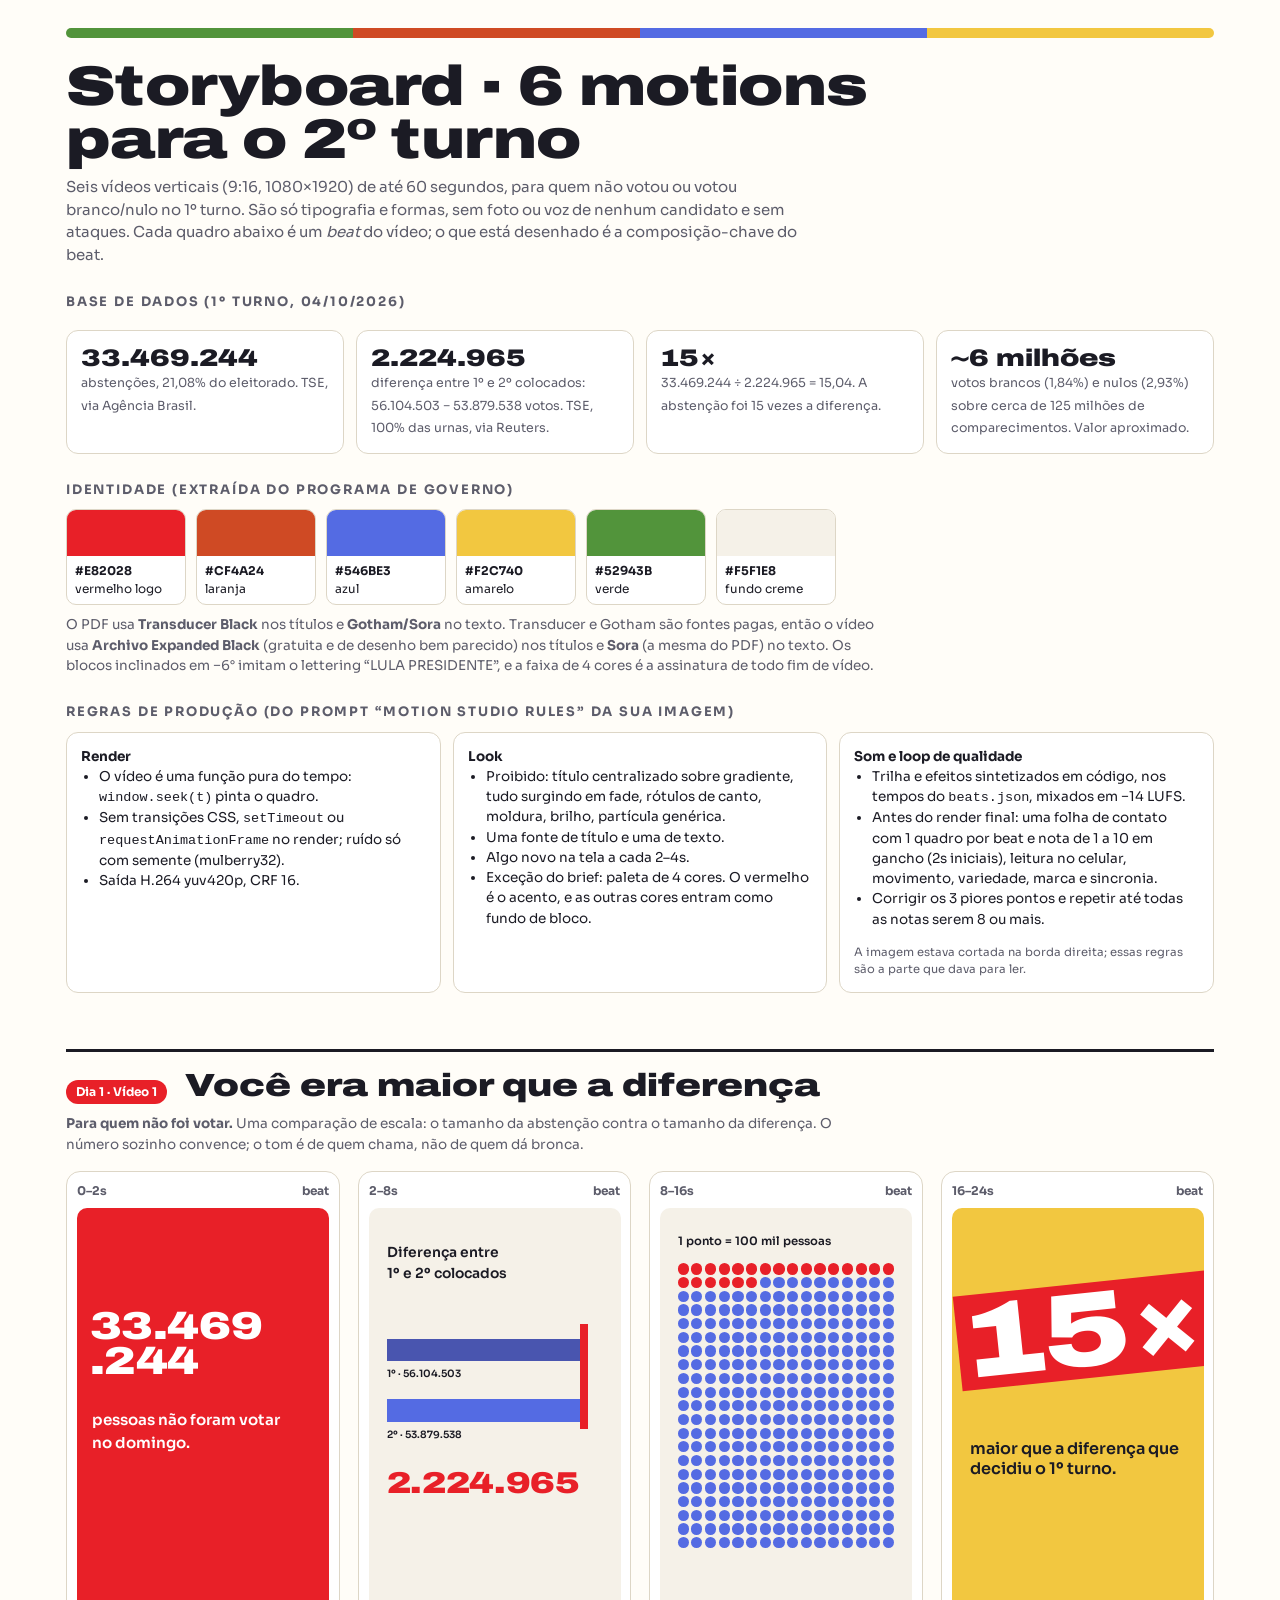
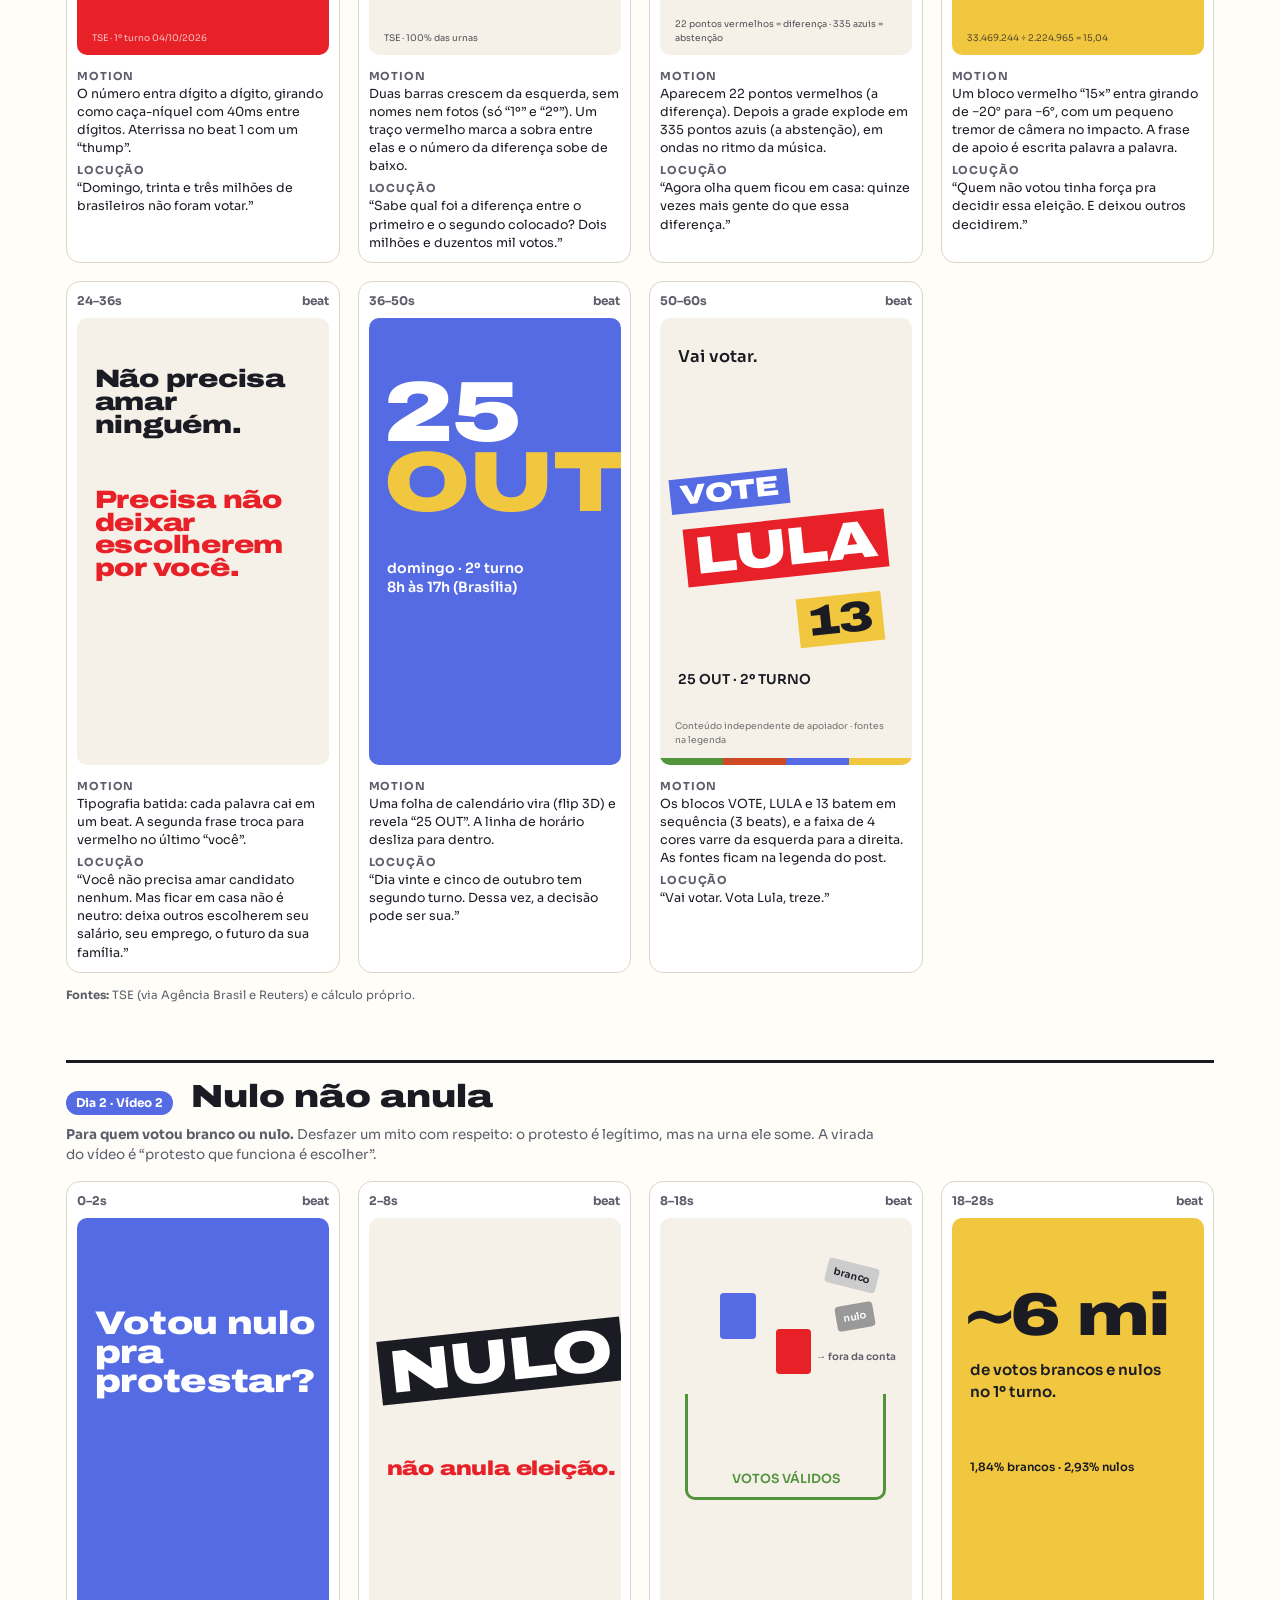
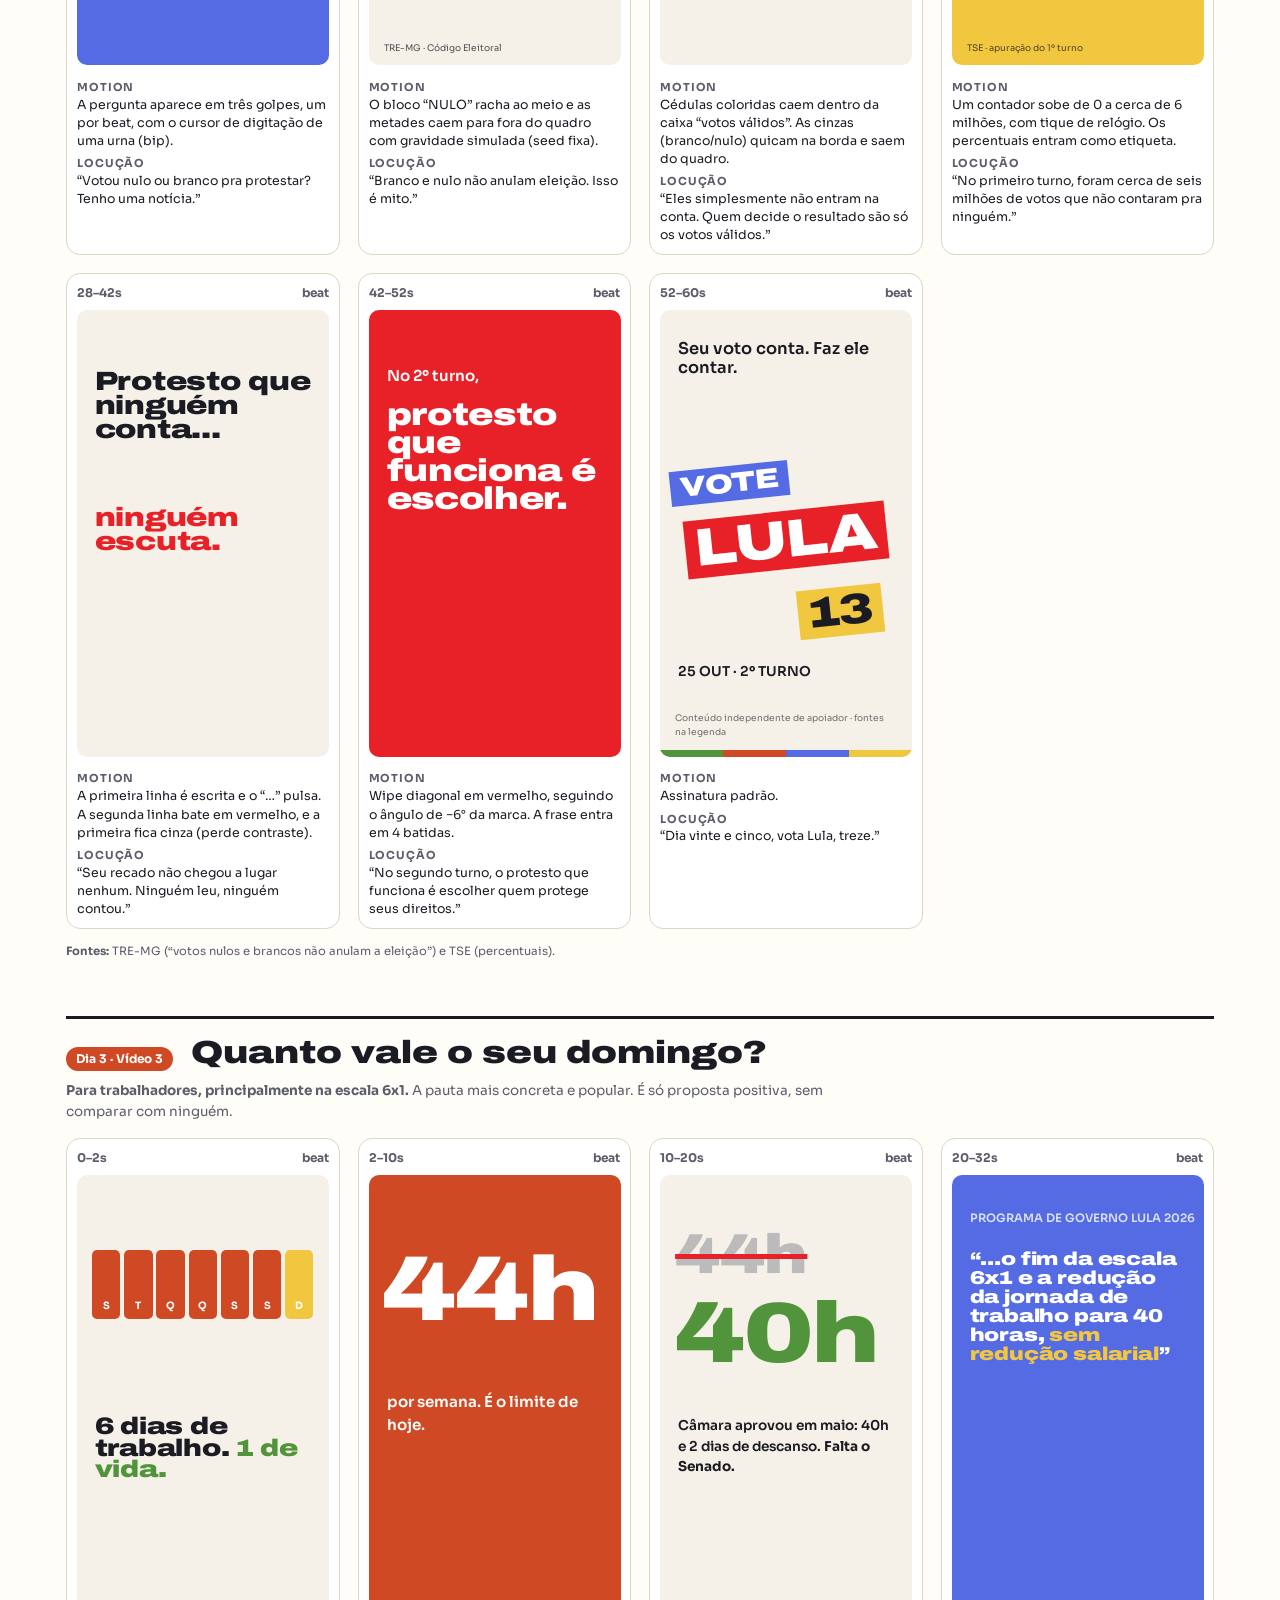
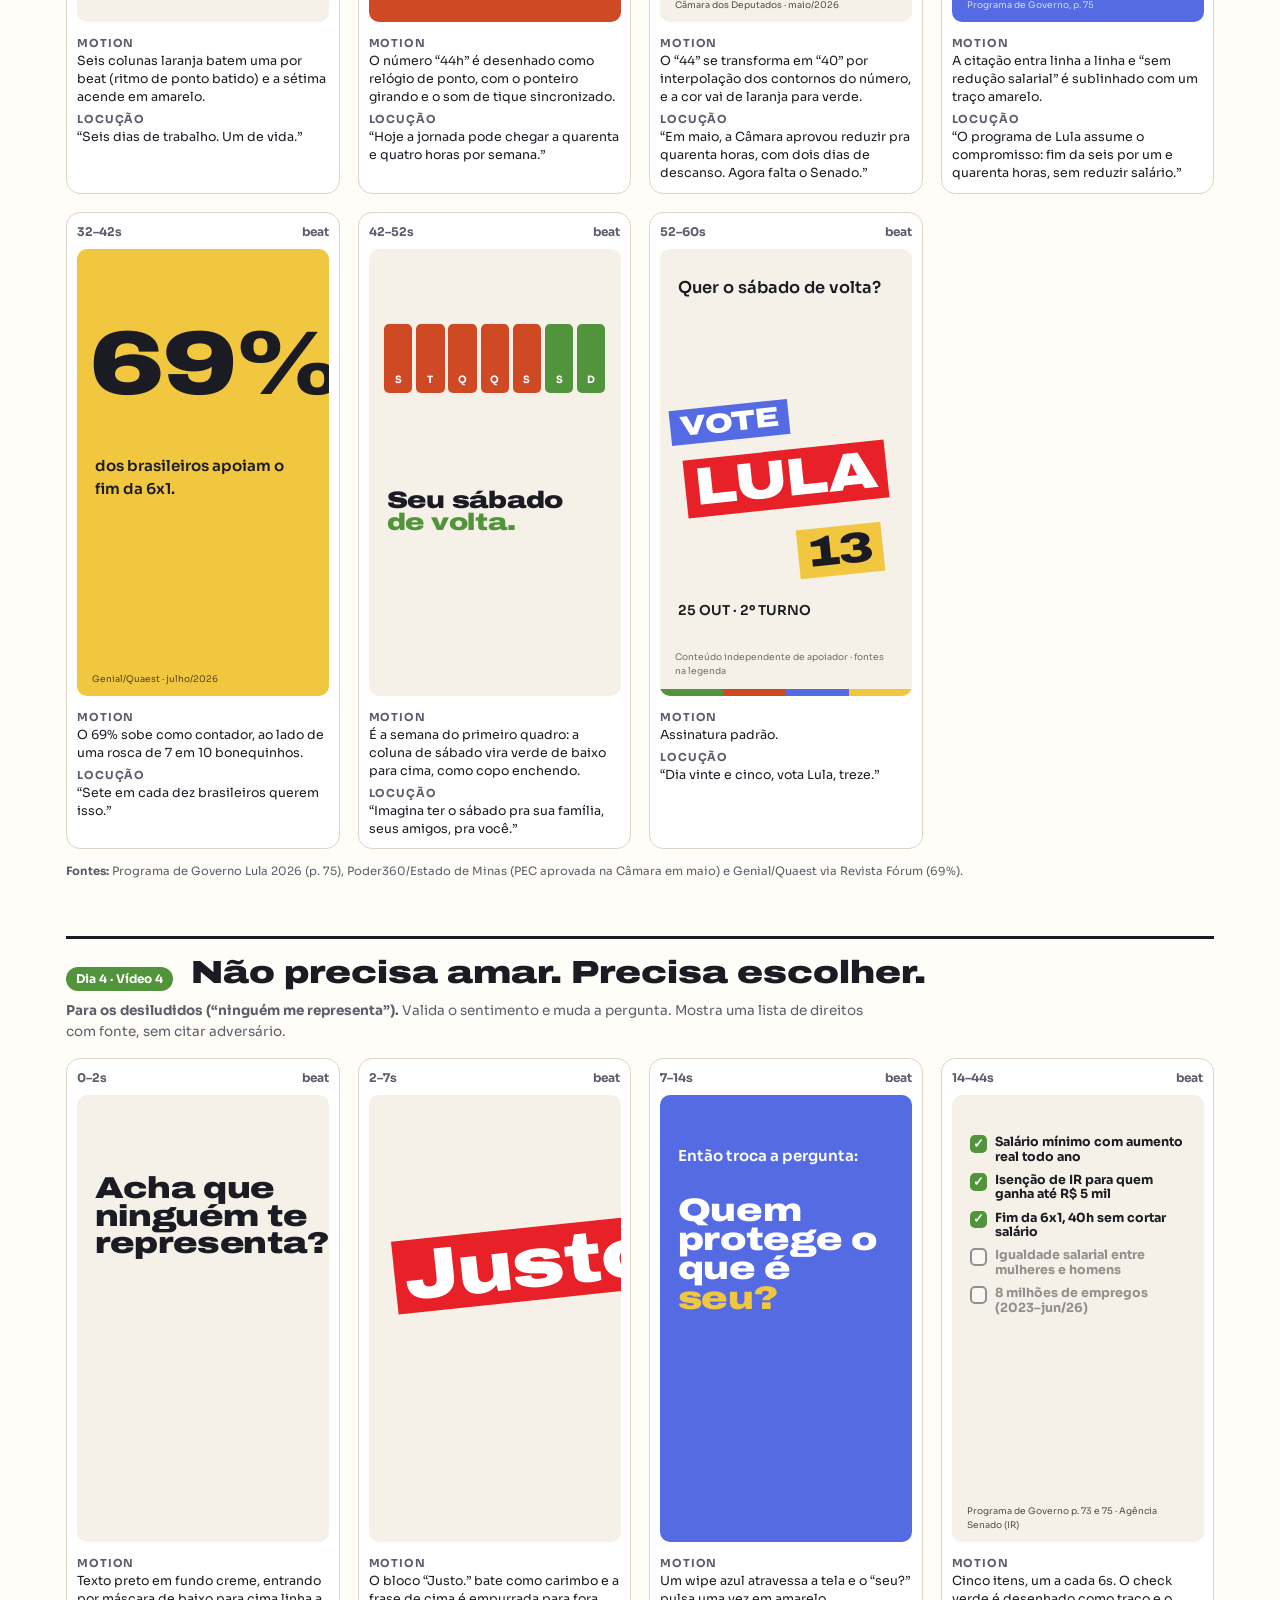
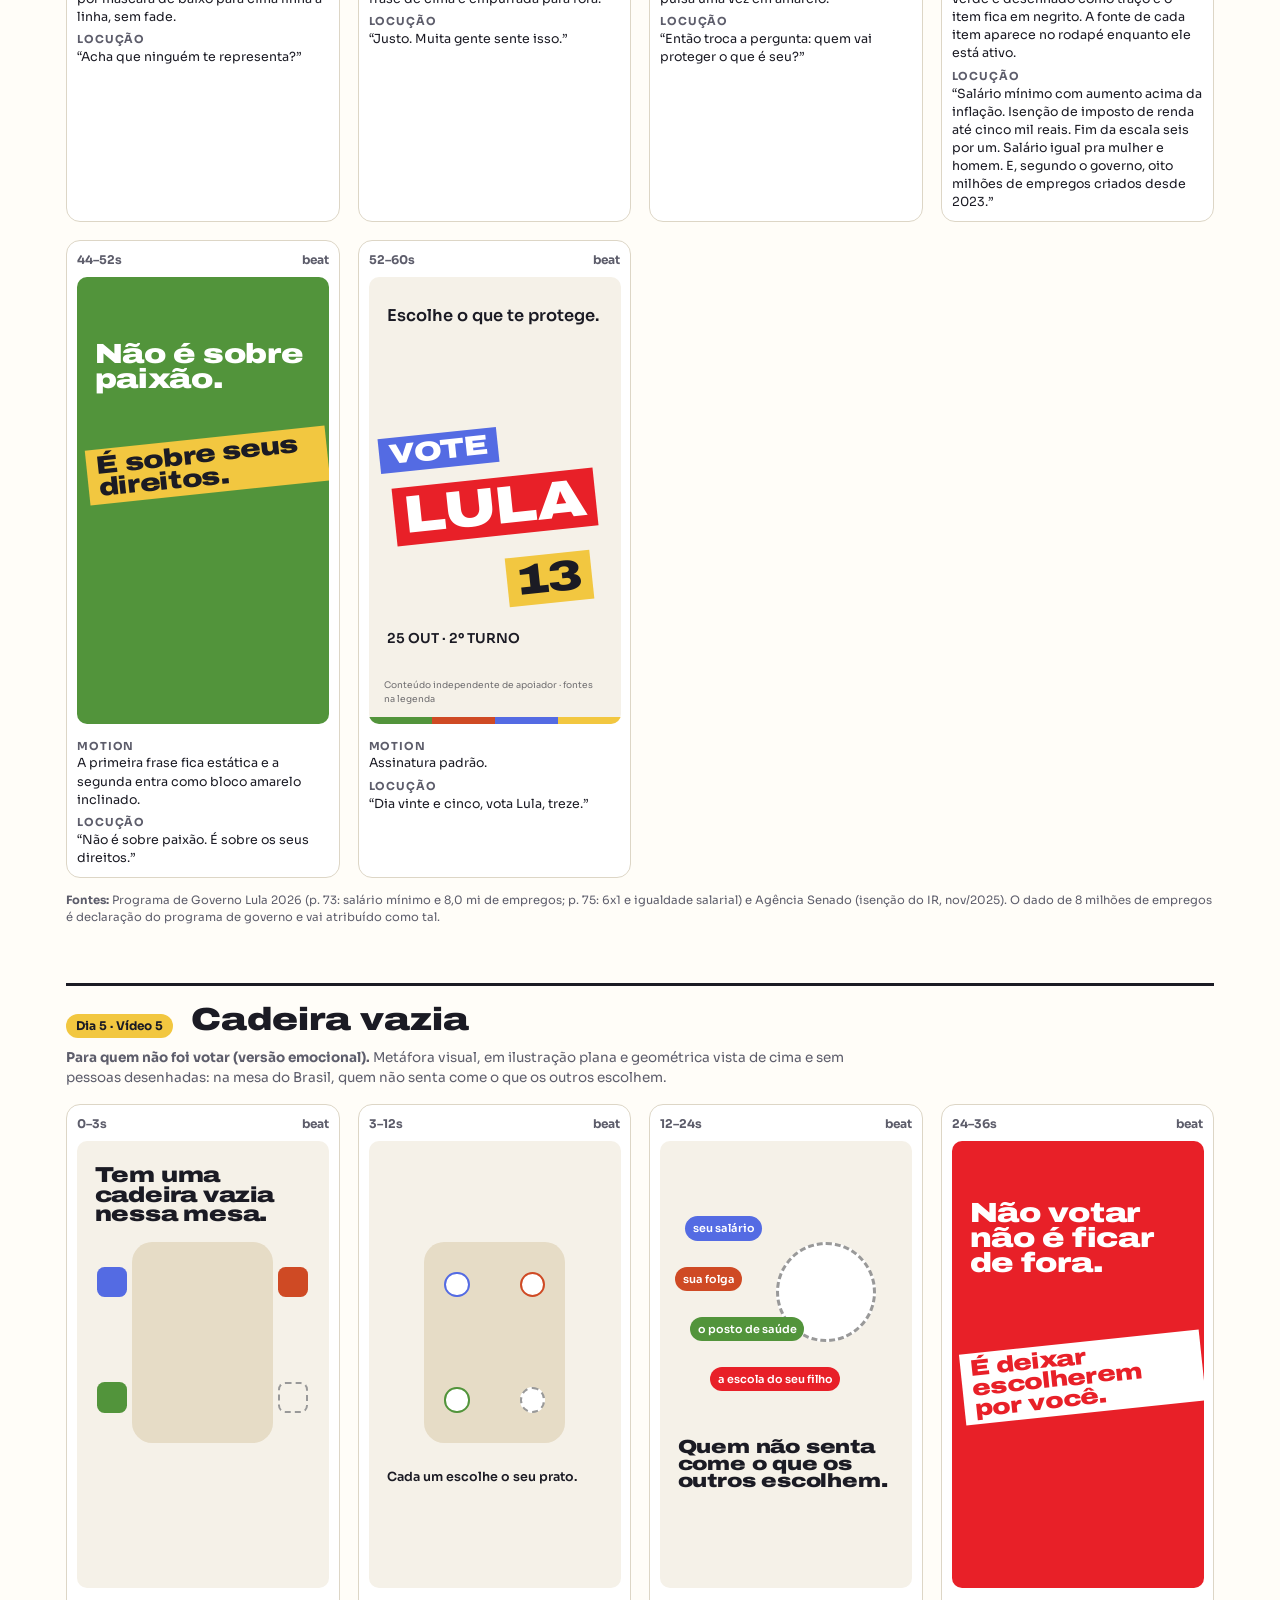
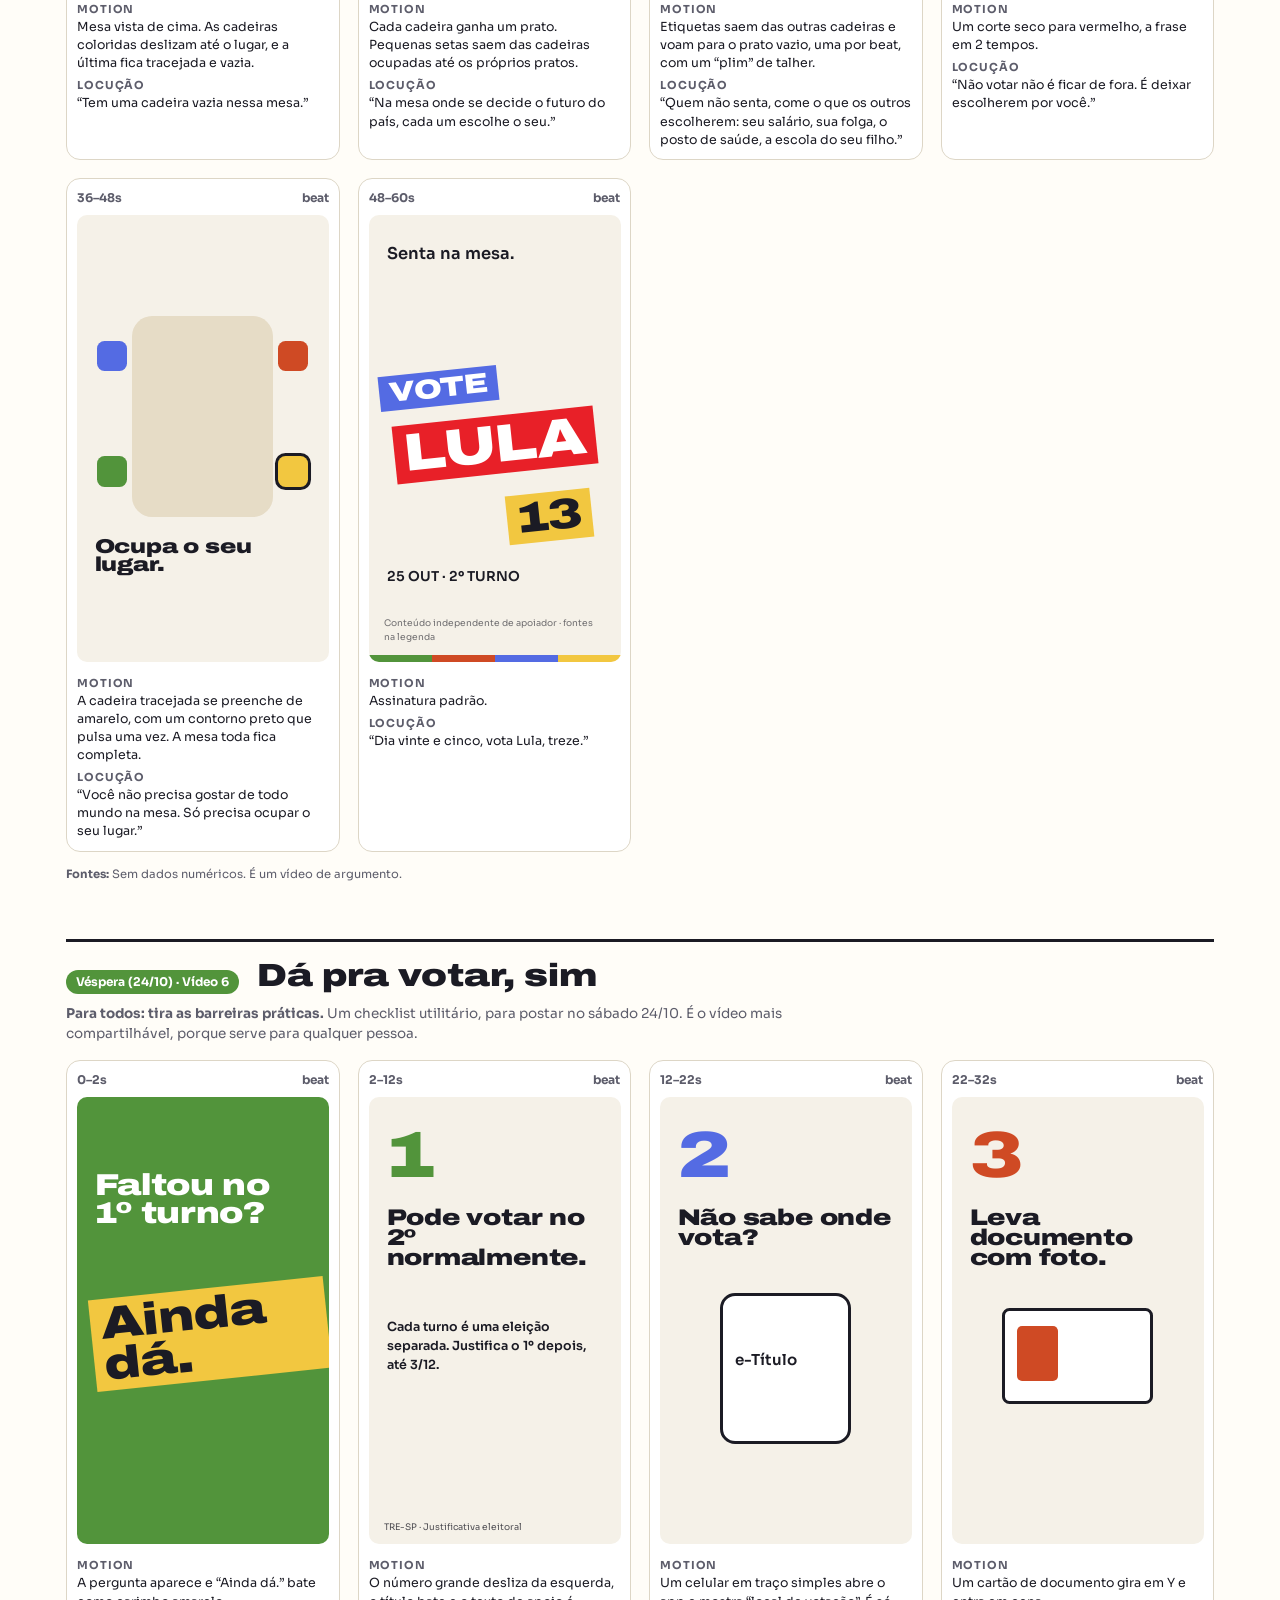
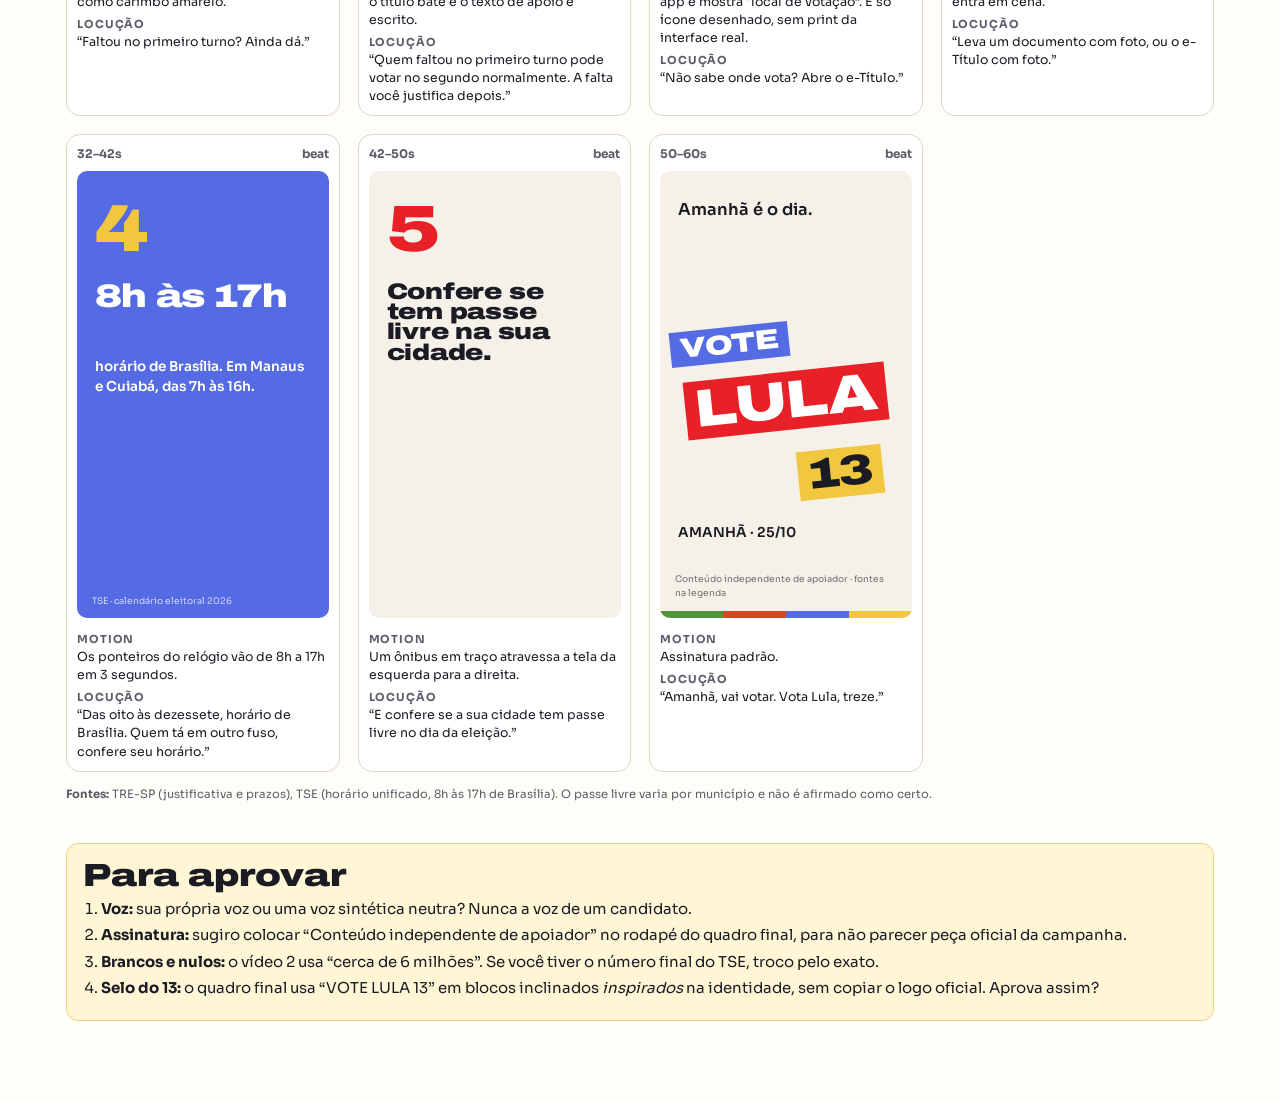
==== commit 522af1ec: "Add handoff package, V1 motion composition and score; fix V3 quote to literal text Co-Authored-By: C" ====
--- a/storyboards/storyboard-2turno.html
+++ b/storyboards/storyboard-2turno.html
@@ -186,7 +186,7 @@
   tela:'O número “44h” é desenhado como relógio de ponto, com o ponteiro girando e o som de tique sincronizado.', vo:'“Hoje a jornada pode chegar a quarenta e quatro horas por semana.”'},
  {t:'10–20s', cls:'bg-cream', v:`<div class="abs d" style="left:6cqw;top:22cqw;font-size:22cqw;color:#bbb;text-decoration:line-through;text-decoration-color:var(--red)">44h</div><div class="abs d" style="left:6cqw;top:48cqw;font-size:34cqw;color:var(--green)">40h</div><div class="abs u" style="left:7cqw;top:96cqw;font-size:5.4cqw;width:84cqw">Câmara aprovou em maio: 40h e 2 dias de descanso. <b>Falta o Senado.</b></div><div class="s">Câmara dos Deputados · maio/2026</div>`,
   tela:'O “44” se transforma em “40” por interpolação dos contornos do número, e a cor vai de laranja para verde.', vo:'“Em maio, a Câmara aprovou reduzir pra quarenta horas, com dois dias de descanso. Agora falta o Senado.”'},
- {t:'20–32s', cls:'bg-blue', v:`<div class="abs u" style="left:7cqw;top:14cqw;font-size:4.6cqw;opacity:.8">PROGRAMA DE GOVERNO LULA 2026</div><div class="abs d" style="left:7cqw;top:30cqw;font-size:9.4cqw;width:86cqw;line-height:1">“fim da escala 6x1 e jornada de 40 horas, <span style="color:var(--yellow)">sem redução salarial</span>”</div><div class="s">Programa de Governo, p. 75</div>`,
+ {t:'20–32s', cls:'bg-blue', v:`<div class="abs u" style="left:7cqw;top:14cqw;font-size:4.6cqw;opacity:.8">PROGRAMA DE GOVERNO LULA 2026</div><div class="abs d" style="left:7cqw;top:30cqw;font-size:7.4cqw;width:86cqw;line-height:1.02">“…o fim da escala 6x1 e a redução da jornada de trabalho para 40 horas, <span style="color:var(--yellow)">sem redução salarial</span>”</div><div class="s">Programa de Governo, p. 75</div>`,
   tela:'A citação entra linha a linha e “sem redução salarial” é sublinhado com um traço amarelo.', vo:'“O programa de Lula assume o compromisso: fim da seis por um e quarenta horas, sem reduzir salário.”'},
  {t:'32–42s', cls:'bg-yellow', v:`<div class="abs d" style="left:5cqw;top:30cqw;font-size:36cqw">69%</div><div class="abs u" style="left:7cqw;top:82cqw;font-size:6cqw;width:84cqw">dos brasileiros apoiam o fim da 6x1.</div><div class="s">Genial/Quaest · julho/2026</div>`,
   tela:'O 69% sobe como contador, ao lado de uma rosca de 7 em 10 bonequinhos.', vo:'“Sete em cada dez brasileiros querem isso.”'},
